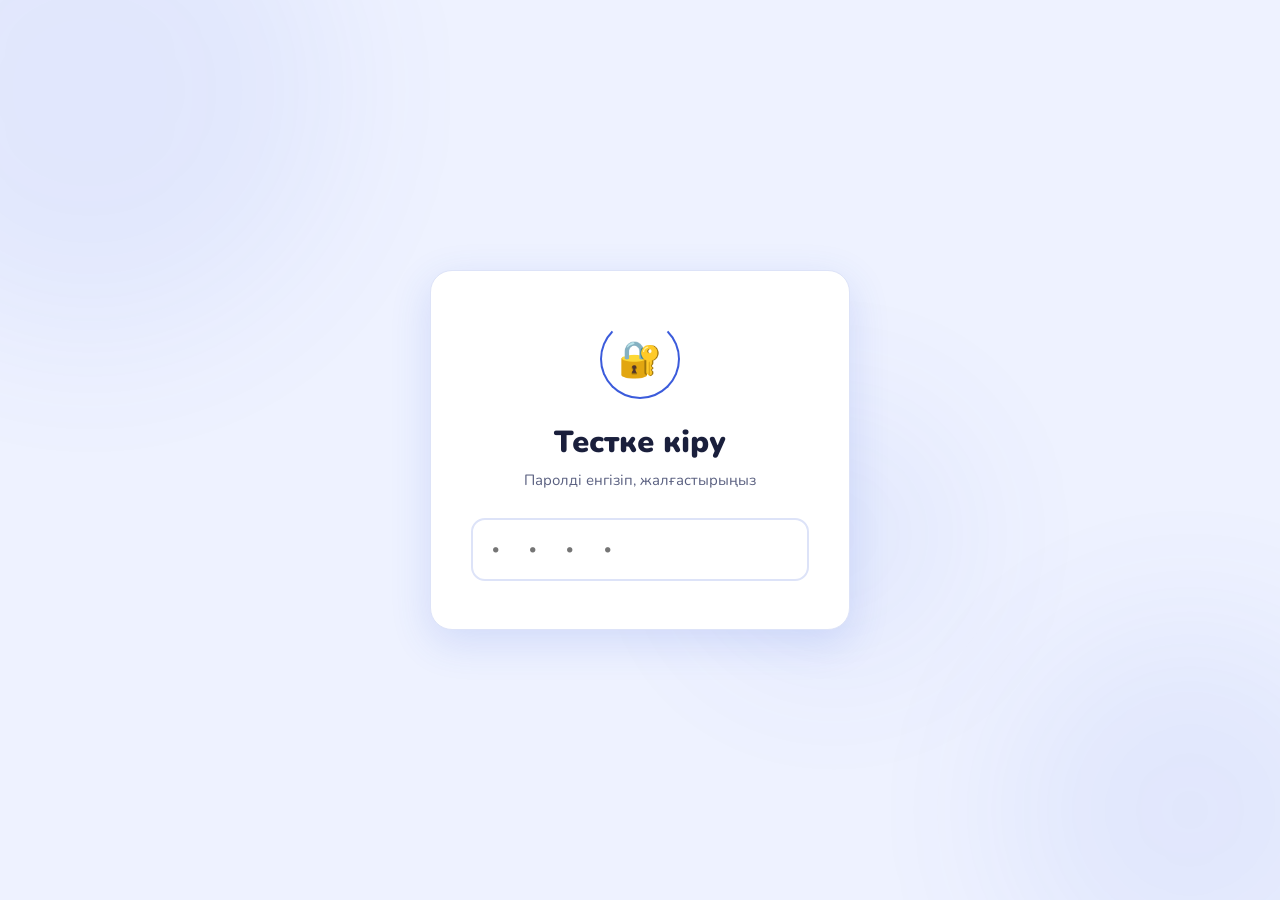
==== Index.html @ dded6646 "Create Index.html" ====
<!DOCTYPE html>
<html lang="kk">
<head>
<meta charset="UTF-8"/>
<meta name="viewport" content="width=device-width,initial-scale=1.0"/>
<title>Debugging Тесті | Ayan KZ</title>
<link rel="preconnect" href="https://fonts.googleapis.com"/>
<link rel="preconnect" href="https://fonts.gstatic.com" crossorigin/>
<link href="https://fonts.googleapis.com/css2?family=Nunito:wght@400;600;700;800;900&family=JetBrains+Mono:wght@400;700&display=swap" rel="stylesheet"/>
<style>
/* ── Variables ── */
:root{
  --bg:#eef2ff;--surface:#fff;--surface2:#f5f7ff;--border:#dde3f8;
  --text:#1a1f3c;--text2:#5a6080;
  --blue:#3b5bdb;--blue-h:#2f4ac8;--blue-lt:#dde3f8;--blue-gl:rgba(59,91,219,.18);
  --green:#2f9e44;--green-lt:#d3f9d8;--green-gl:rgba(47,158,68,.22);
  --red:#e03131;--red-lt:#ffe3e3;--red-gl:rgba(224,49,49,.22);
  --yellow-bg:#fff9db;--yellow-brd:#ffd43b;--yellow-txt:#5c4a00;
  --r:14px;--rl:22px;
  --sh:0 4px 20px rgba(59,91,219,.10);
  --sh-lg:0 12px 40px rgba(59,91,219,.16);
  --fz:16px;
}
body.dark{
  --bg:#0d1117;--surface:#161b27;--surface2:#1c2438;--border:#2a3250;
  --text:#e8ecf8;--text2:#8b96c0;--blue-lt:#1a2a5e;
  --sh:0 4px 20px rgba(0,0,0,.45);--sh-lg:0 12px 40px rgba(0,0,0,.55);
}
body.warm{
  --bg:#fdf6ed;--surface:#fffaf3;--surface2:#fef3e2;--border:#e8d5b7;
  --text:#3d2b1f;--text2:#7a5c47;
  --blue:#c05621;--blue-h:#a84a1a;--blue-lt:#feebc8;--blue-gl:rgba(192,86,33,.16);
}
body.large{--fz:20px;}

*,*::before,*::after{box-sizing:border-box;margin:0;padding:0}
html{scroll-behavior:smooth}
body{
  font-family:'Nunito',sans-serif;font-size:var(--fz);
  background:var(--bg);color:var(--text);min-height:100vh;
  transition:background .25s,color .25s;overflow-x:hidden;
}

/* Pages */
.page{display:none;min-height:100vh;flex-direction:column;animation:pgIn .35s ease both}
.page.active{display:flex}
@keyframes pgIn{from{opacity:0;transform:translateY(14px)}to{opacity:1;transform:translateY(0)}}
.hidden{display:none!important}

/* ── LOGIN ── */
#page-login{align-items:center;justify-content:center;position:relative;overflow:hidden}
.blob{position:absolute;border-radius:50%;filter:blur(80px);opacity:.4;animation:blobF 9s ease-in-out infinite}
.b1{width:500px;height:500px;background:var(--blue-gl);top:-160px;left:-160px;animation-delay:0s}
.b2{width:380px;height:380px;background:var(--blue-gl);bottom:-100px;right:-100px;animation-delay:3s}
.b3{width:260px;height:260px;background:var(--blue-gl);top:45%;left:55%;animation-delay:6s}
@keyframes blobF{0%,100%{transform:scale(1) translate(0,0)}50%{transform:scale(1.12) translate(10px,-10px)}}

.login-box{
  position:relative;z-index:2;background:var(--surface);
  border:1.5px solid var(--border);border-radius:var(--rl);
  padding:3rem 2.5rem;width:min(420px,92vw);text-align:center;
  box-shadow:var(--sh-lg);animation:cardIn .5s cubic-bezier(.22,.61,.36,1) both;
}
@keyframes cardIn{from{opacity:0;transform:translateY(36px) scale(.96)}to{opacity:1;transform:none}}

.login-icon{width:80px;height:80px;margin:0 auto 1.4rem;position:relative;display:flex;align-items:center;justify-content:center}
.ring{position:absolute;inset:0;border-radius:50%;border:2.5px solid var(--blue);border-top-color:transparent;animation:spin 2.5s linear infinite}
@keyframes spin{to{transform:rotate(360deg)}}
.lock{font-size:2.2rem}
.login-h{font-size:1.9rem;font-weight:900;margin-bottom:.4rem}
.login-sub{color:var(--text2);font-size:.93rem;margin-bottom:1.8rem}

.pw-wrap{
  display:flex;border:2px solid var(--border);border-radius:var(--r);overflow:hidden;
  transition:border-color .2s,box-shadow .2s;
}
.pw-wrap:focus-within{border-color:var(--blue);box-shadow:0 0 0 4px var(--blue-gl)}
.pw-wrap.shake{animation:shake .38s ease}
@keyframes shake{0%,100%{transform:translateX(0)}20%,60%{transform:translateX(-7px)}40%,80%{transform:translateX(7px)}}
.pw-wrap input{
  flex:1;border:none;outline:none;padding:.9rem 1rem;
  font-size:1.4rem;letter-spacing:.35rem;font-family:'JetBrains Mono',monospace;
  background:transparent;color:var(--text);
}
.pw-wrap button{
  border:none;cursor:pointer;padding:.9rem 1.4rem;background:var(--blue);color:#fff;
  font-size:1rem;font-weight:800;font-family:'Nunito',sans-serif;white-space:nowrap;
  transition:background .2s;
}
.pw-wrap button:hover{background:var(--blue-h)}
.pw-wrap button:active{transform:scale(.97)}
.pw-err{margin-top:.9rem;background:var(--red-lt);color:var(--red);border-radius:10px;padding:.5rem 1rem;font-size:.9rem;font-weight:800}

/* ── TOPBAR ── */
.topbar,.test-hdr{
  background:var(--surface);border-bottom:1px solid var(--border);
  padding:.9rem 1.5rem;position:sticky;top:0;z-index:100;
  box-shadow:0 2px 12px rgba(0,0,0,.06);
}
.topbar{display:flex;align-items:center;justify-content:space-between}
.logo{font-size:1.1rem;font-weight:900;color:var(--blue)}
.logo.sm{font-size:1rem}
.tools{display:flex;gap:.4rem}
.tb{
  background:var(--surface2);border:1.5px solid var(--border);border-radius:10px;
  padding:.38rem .7rem;font-size:.85rem;cursor:pointer;color:var(--text);
  font-family:'Nunito',sans-serif;transition:background .2s,border-color .2s;
}
.tb:hover{background:var(--blue-lt);border-color:var(--blue)}
.tb.on{background:var(--blue);color:#fff;border-color:var(--blue)}

/* ── HOME ── */
.hero{max-width:680px;margin:0 auto;padding:4rem 1.5rem 2.5rem;text-align:center;flex:1}
.badge{
  display:inline-block;background:var(--blue-lt);color:var(--blue);
  border-radius:30px;padding:.28rem 1rem;font-size:.78rem;font-weight:800;
  letter-spacing:.06em;text-transform:uppercase;margin-bottom:1.2rem;
}
.hero-title{font-size:clamp(2rem,5vw,3.2rem);font-weight:900;line-height:1.2;margin-bottom:1rem}
.hero-title em{font-style:normal;color:var(--blue)}
.hero-desc{color:var(--text2);line-height:1.7;margin-bottom:1.6rem}
.pills{display:flex;flex-wrap:wrap;gap:.6rem;justify-content:center;margin-bottom:2rem}
.pill{background:var(--surface);border:1.5px solid var(--border);border-radius:30px;padding:.35rem 1rem;font-size:.86rem;font-weight:700;color:var(--text2)}
.feats{display:grid;grid-template-columns:repeat(auto-fit,minmax(180px,1fr));gap:1rem;max-width:780px;margin:0 auto;padding:0 1.5rem 3rem}
.feat{background:var(--surface);border:1.5px solid var(--border);border-radius:var(--r);padding:1.4rem 1.1rem;transition:transform .2s,box-shadow .2s}
.feat:hover{transform:translateY(-4px);box-shadow:var(--sh)}
.feat-ico{font-size:1.7rem;display:block;margin-bottom:.6rem}
.feat strong{font-size:.92rem;font-weight:800;display:block;margin-bottom:.3rem}
.feat p{font-size:.8rem;color:var(--text2);line-height:1.5}

/* ── BUTTONS ── */
.btn-main{
  display:inline-block;background:var(--blue);color:#fff;border:none;border-radius:var(--r);
  padding:1rem 2.8rem;font-size:1.1rem;font-weight:800;font-family:'Nunito',sans-serif;
  cursor:pointer;letter-spacing:.02em;box-shadow:0 6px 20px var(--blue-gl);
  transition:background .2s,transform .15s,box-shadow .2s;
}
.btn-main:hover{background:var(--blue-h);transform:translateY(-2px);box-shadow:0 10px 28px var(--blue-gl)}
.btn-main:active{transform:scale(.97)}
.btn-sec{
  display:block;width:100%;margin-top:.8rem;background:var(--surface2);
  border:1.5px solid var(--border);border-radius:var(--r);padding:.85rem;
  font-size:1rem;font-weight:700;font-family:'Nunito',sans-serif;cursor:pointer;color:var(--text);
  transition:background .2s;
}
.btn-sec:hover{background:var(--blue-lt)}

/* ── TEST HEADER ── */
.test-hdr{padding:.8rem 1.5rem}
.th1{display:flex;align-items:center;justify-content:space-between;margin-bottom:.7rem}
.th2{display:flex;align-items:center;justify-content:space-between;margin-bottom:.6rem}
.q-num{font-weight:800;font-size:.97rem}
.timer{
  font-family:'JetBrains Mono',monospace;font-size:.97rem;font-weight:700;
  color:var(--blue);background:var(--blue-lt);padding:.28rem .8rem;border-radius:20px;
  transition:color .2s,background .2s;
}
.timer.danger{color:var(--red);background:var(--red-lt);animation:blink 1s ease infinite}
@keyframes blink{50%{opacity:.55}}
.score-live{font-weight:800;font-size:.88rem;color:var(--green);background:var(--green-lt);padding:.28rem .8rem;border-radius:20px}
.prog-track{height:7px;background:var(--border);border-radius:99px;overflow:hidden}
.prog-bar{height:100%;background:linear-gradient(90deg,var(--blue),#748ffc);border-radius:99px;transition:width .55s cubic-bezier(.22,.61,.36,1)}

/* ── QUESTION ── */
.q-main{flex:1;max-width:720px;width:100%;margin:0 auto;padding:2rem 1.5rem}
.q-card{
  background:var(--surface);border:1.5px solid var(--border);
  border-radius:var(--rl);padding:2rem;box-shadow:var(--sh);
  animation:pgIn .32s ease both;
}
.q-lbl{font-size:.75rem;font-weight:900;letter-spacing:.09em;text-transform:uppercase;color:var(--blue);margin-bottom:.7rem}
.q-text{font-size:clamp(.97rem,2.5vw,1.2rem);font-weight:700;line-height:1.55;margin-bottom:1.5rem}
.q-opts{display:flex;flex-direction:column;gap:.7rem}
.opt{
  display:flex;align-items:center;gap:.85rem;
  background:var(--surface2);border:2px solid var(--border);border-radius:var(--r);
  padding:.85rem 1.15rem;cursor:pointer;text-align:left;width:100%;
  font-size:.96rem;font-weight:600;font-family:'Nunito',sans-serif;color:var(--text);
  transition:border-color .2s,background .2s,transform .15s,box-shadow .2s;
  user-select:none;
}
.opt:hover:not(.locked){
  border-color:var(--blue);background:var(--blue-lt);
  transform:translateX(5px);box-shadow:0 2px 12px var(--blue-gl);
}
.opt-L{
  min-width:32px;width:32px;height:32px;border-radius:8px;
  background:var(--border);color:var(--text2);
  display:flex;align-items:center;justify-content:center;
  font-size:.78rem;font-weight:900;font-family:'JetBrains Mono',monospace;
  flex-shrink:0;transition:background .2s,color .2s;
}
.opt.correct{border-color:var(--green)!important;background:var(--green-lt)!important;animation:gG .45s ease}
.opt.correct .opt-L{background:var(--green);color:#fff}
.opt.wrong{border-color:var(--red)!important;background:var(--red-lt)!important;animation:gR .45s ease}
.opt.wrong .opt-L{background:var(--red);color:#fff}
.opt.locked{cursor:default;pointer-events:none}
@keyframes gG{0%{box-shadow:0 0 0 0 var(--green-gl)}50%{box-shadow:0 0 0 12px var(--green-gl)}100%{box-shadow:0 0 0 0 var(--green-gl)}}
@keyframes gR{0%{box-shadow:0 0 0 0 var(--red-gl)}50%{box-shadow:0 0 0 12px var(--red-gl)}100%{box-shadow:0 0 0 0 var(--red-gl)}}

/* Eye rest */
.eye-banner{
  position:fixed;bottom:1.4rem;left:50%;transform:translateX(-50%);
  background:var(--yellow-bg);border:1.5px solid var(--yellow-brd);color:var(--yellow-txt);
  border-radius:var(--r);padding:.75rem 1.4rem;font-weight:800;font-size:.88rem;
  display:flex;align-items:center;gap:1rem;box-shadow:0 8px 24px rgba(0,0,0,.15);
  z-index:999;max-width:calc(100vw - 2rem);animation:pgIn .3s ease;
}
.eye-banner button{background:none;border:none;cursor:pointer;font-size:1rem;color:var(--yellow-txt);flex-shrink:0}

/* ── RESULT ── */
.res-center{flex:1;display:flex;align-items:center;justify-content:center;padding:2rem 1.5rem}
.res-card{
  background:var(--surface);border:1.5px solid var(--border);border-radius:var(--rl);
  padding:3rem 2.5rem;width:min(480px,100%);text-align:center;box-shadow:var(--sh-lg);
  animation:cardIn .5s cubic-bezier(.22,.61,.36,1) both;
}
.res-emoji{font-size:4rem;margin-bottom:.4rem;animation:pop .5s ease .3s both}
@keyframes pop{0%{transform:scale(0)}70%{transform:scale(1.2)}100%{transform:scale(1)}}
.res-title{font-size:1.5rem;font-weight:900;margin-bottom:.5rem}
.res-big{font-size:3.2rem;font-weight:900;font-family:'JetBrains Mono',monospace;color:var(--blue);margin-bottom:.3rem}
.res-pct{font-size:1.3rem;font-weight:800;color:var(--text2);margin-bottom:2rem}
.res-stats{display:flex;gap:.9rem;justify-content:center;margin-bottom:1.4rem}
.rs{flex:1;border-radius:var(--r);padding:1rem .5rem;border:2px solid transparent}
.rs-g{background:var(--green-lt);border-color:#74c476}
.rs-r{background:var(--red-lt);border-color:#fc8181}
.rs-b{background:var(--blue-lt);border-color:#7c9cee}
.rs-n{display:block;font-size:2rem;font-weight:900;font-family:'JetBrains Mono',monospace}
.rs-g .rs-n{color:var(--green)}.rs-r .rs-n{color:var(--red)}.rs-b .rs-n{color:var(--blue)}
.rs-l{font-size:.76rem;font-weight:700;color:var(--text2)}
.res-prog-track{height:10px;background:var(--border);border-radius:99px;overflow:hidden;margin-bottom:1.6rem}
.res-prog-fill{height:100%;width:0;background:linear-gradient(90deg,var(--green),#51cf66);border-radius:99px;transition:width 1.3s cubic-bezier(.22,.61,.36,1)}

/* Toast */
.toast{
  position:fixed;top:1.1rem;left:50%;transform:translateX(-50%);
  background:#1a1f3c;color:#fff;border-radius:12px;padding:.65rem 1.5rem;
  font-size:.88rem;font-weight:700;z-index:9999;box-shadow:0 8px 28px rgba(0,0,0,.28);
  white-space:nowrap;animation:pgIn .28s ease both;
}
/* Footer */
.footer{text-align:center;padding:1.4rem;font-size:.8rem;color:var(--text2);border-top:1px solid var(--border)}

/* Responsive */
@media(max-width:520px){
  .login-box{padding:2rem 1.5rem}
  .hero{padding:2.5rem 1rem 2rem}
  .feats{grid-template-columns:1fr 1fr;padding:0 1rem 2.5rem}
  .q-card{padding:1.4rem 1.1rem}
  .res-card{padding:2rem 1.2rem}
  .res-big{font-size:2.4rem}
  .topbar,.test-hdr{padding:.7rem 1rem}
  .q-main{padding:1.4rem 1rem}
}
</style>
</head>
<body>

<!-- ░ БЕТ 1 — ПАРОЛЬ ░ -->
<div id="page-login" class="page active">
  <div class="blob b1"></div><div class="blob b2"></div><div class="blob b3"></div>
  <div class="login-box">
    <div class="login-icon"><div class="ring"></div><span class="lock">🔐</span></div>
    <h1 class="login-h">Тестке кіру</h1>
    <p class="login-sub">Паролді енгізіп, жалғастырыңыз</p>
    <div class="pw-wrap" id="pw-wrap">
      <input id="pw-in" type="password" placeholder="• • • •" maxlength="10" autocomplete="off"
        oninput="document.getElementById('pw-err').classList.add('hidden')"
        onkeydown="if(event.key==='Enter')checkPw()"/>
      <button onclick="checkPw()">Кіру&nbsp;→</button>
    </div>
    <p id="pw-err" class="pw-err hidden">⚠️ Пароль қате, қайта енгізіңіз</p>
  </div>
</div>

<!-- ░ БЕТ 2 — БАСТЫ БЕТ ░ -->
<div id="page-home" class="page">
  <header class="topbar">
    <span class="logo">🧠 AyanTest</span>
    <div class="tools">
      <button class="tb" id="btn-dark" onclick="toggleDark()" title="Қараңғы режим">🌙</button>
      <button class="tb" id="btn-warm" onclick="toggleWarm()" title="Жылы режим">☀️</button>
      <button class="tb" id="btn-font" onclick="toggleFont()" title="Үлкен шрифт">Аа</button>
    </div>
  </header>
  <section class="hero">
    <div class="badge">📘 Бағдарламалық қамтамасыз ету</div>
    <h1 class="hero-title">Кодтағы ақауларды<br><em>жою тесті</em></h1>
    <p class="hero-desc">Синтаксис, логика, runtime қателер,<br>debugging тәсілдері — барлығы бір тесте.</p>
    <div class="pills">
      <span class="pill">📋 100 сұрақ</span>
      <span class="pill">⏱️ 30 минут</span>
      <span class="pill">🎲 Кездейсоқ тәртіп</span>
      <span class="pill">✅ Дереу нәтиже</span>
    </div>
    <button class="btn-main" onclick="startTest()">▶ Тестті бастау</button>
  </section>
  <section class="feats">
    <div class="feat"><span class="feat-ico">🎯</span><strong>Дереу тексеру</strong><p>Жауап таңдаған бойда нәтиже шығады</p></div>
    <div class="feat"><span class="feat-ico">🔀</span><strong>Кездейсоқ реттеу</strong><p>Әр тапсыру уникалды болады</p></div>
    <div class="feat"><span class="feat-ico">👁️</span><strong>Көз қорғау</strong><p>Dark / жылы / үлкен шрифт режимдері</p></div>
    <div class="feat"><span class="feat-ico">🛡️</span><strong>Қорғаныс</strong><p>Көшіру мен paste мүмкіндіксіз</p></div>
  </section>
  <footer class="footer">Жасаған — <strong>Ayan KZ</strong></footer>
</div>

<!-- ░ БЕТ 3 — ТЕСТ ░ -->
<div id="page-test" class="page">
  <header class="test-hdr">
    <div class="th1">
      <span class="logo sm">🧠 AyanTest</span>
      <div class="tools">
        <button class="tb" onclick="toggleDark()">🌙</button>
        <button class="tb" onclick="toggleWarm()">☀️</button>
        <button class="tb" onclick="toggleFont()">Аа</button>
      </div>
    </div>
    <div class="th2">
      <span id="q-num" class="q-num">1 / 100</span>
      <div id="timer" class="timer">⏱ 30:00</div>
      <span id="score-live" class="score-live">✅ 0</span>
    </div>
    <div class="prog-track"><div id="prog-bar" class="prog-bar" style="width:0%"></div></div>
  </header>
  <main class="q-main">
    <div id="q-card" class="q-card">
      <p id="q-lbl" class="q-lbl">Сұрақ 1</p>
      <h2 id="q-text" class="q-text">…</h2>
      <div id="q-opts" class="q-opts"></div>
    </div>
  </main>
  <div id="eye-banner" class="eye-banner hidden">
    👀 Көзіңізді демалдыру үшін 1–2 минут үзіліс жасаңыз
    <button onclick="document.getElementById('eye-banner').classList.add('hidden')">✕</button>
  </div>
  <footer class="footer">Жасаған — <strong>Ayan KZ</strong></footer>
</div>

<!-- ░ БЕТ 4 — НӘТИЖЕ ░ -->
<div id="page-result" class="page">
  <div class="res-center">
    <div class="res-card">
      <div id="res-emoji" class="res-emoji">🏆</div>
      <h1 id="res-title" class="res-title">Нәтиже</h1>
      <div id="res-big" class="res-big">— / —</div>
      <div id="res-pct" class="res-pct">—%</div>
      <div class="res-stats">
        <div class="rs rs-g"><span id="rs-c" class="rs-n">0</span><span class="rs-l">Дұрыс</span></div>
        <div class="rs rs-r"><span id="rs-w" class="rs-n">0</span><span class="rs-l">Қате</span></div>
        <div class="rs rs-b"><span id="rs-t" class="rs-n">0</span><span class="rs-l">Барлығы</span></div>
      </div>
      <div class="res-prog-track"><div id="res-prog" class="res-prog-fill"></div></div>
      <button class="btn-main" style="width:100%" onclick="retakeTest()">🔄 Қайта тапсыру</button>
      <button class="btn-sec" onclick="goHome()">🏠 Басты бет</button>
    </div>
  </div>
  <footer class="footer">Жасаған — <strong>Ayan KZ</strong></footer>
</div>

<!-- Toast -->
<div id="toast" class="toast hidden"></div>

<script>
// ════════════════════════════════════════════
// QUESTIONS — тікелей ішінде (fetch жоқ)
// ════════════════════════════════════════════
const QUESTIONS = [{"question":"Кодтағы қателерді анықтау процесі қалай аталады?","options":["Компиляция","Дебаггинг","Тестілеу","Орындау","Инсталляция"],"correct":1},{"question":"Синтаксистік қате дегеніміз не?","options":["Логикалық қате","Бағдарлама баяу жұмыс істеуі","Жазылу ережесінің бұзылуы","Дерекқор қатесі","Дизайн қатесі"],"correct":2},{"question":"Логикалық қате кезінде:","options":["Бағдарлама мүлде ашылмайды","Қате нәтиже береді","Компьютер өшеді","Файл жойылады","Желі үзіледі"],"correct":1},{"question":"Runtime error қашан пайда болады?","options":["Код жазу кезінде","Компиляция кезінде","Орындау кезінде","Жобалау кезінде","Орнату кезінде"],"correct":2},{"question":"Debugger не үшін керек?","options":["Код жазу","Қате іздеу","Сурет салу","Файл сақтау","Интернетке шығу"],"correct":2},{"question":"print() функциясы не үшін қолданылады?","options":["Қате жою","Мәлімет шығару","Файл ашу","Желіге қосылу","Код жою"],"correct":1},{"question":"try-except блогы не үшін керек?","options":["Цикл құру","Шарт жазу","Қателерді өңдеу","Айнымалы құру","Файл жою"],"correct":2},{"question":"IDE дегеніміз:","options":["Операциялық жүйе","Бағдарламалау ортасы","Вирус","Драйвер","Сервер"],"correct":1},{"question":"Infinite loop дегеніміз:","options":["Бір рет орындалатын цикл","Шексіз цикл","Қате код","Айнымалы","Функция"],"correct":1},{"question":"Null мәні дегеніміз:","options":["0 саны","Бос мән","1 саны","Теріс сан","Символ"],"correct":1},{"question":"Логикалық қатені табудың ең тиімді жолы:","options":["Компьютерді өшіру","Кодты қайта көшіру","Қадамдап орындау (step-by-step)","Интернетті тексеру","Принтер қосу"],"correct":2},{"question":"Синтаксистік қате табылғанда:","options":["Бағдарлама дұрыс жұмыс істейді","Компиляция тоқтайды","Нәтиже баяу шығады","Файл ашылады","Желі үзіледі"],"correct":1},{"question":"Айнымалы анықталмаса қандай қате шығады?","options":["Type error","Name error","Index error","-Logic error","Value error"],"correct":1},{"question":"Массив шегінен тыс элементке жүгінсек:","options":["Name error","Type error","Index error","Syntax error","Key error"],"correct":2},{"question":"Type error қашан болады?","options":["Қате атау жазылса","Түрлер сәйкес келмесе","Индекс дұрыс болмаса","Цикл тоқтаса","Файл жабылса"],"correct":1},{"question":"Қатені қайталамау үшін не істеу керек?","options":["Кодты тестілеу","Өшіру","Компьютер ауыстыру","Интернет қосу","Бағдарламаны жасыру"],"correct":0},{"question":"assert командасы не үшін қолданылады?","options":["Файл ашу","Мәлімет басу","Шартты тексеру","Цикл жасау","Айнымалы жою"],"correct":2},{"question":"Лог-файл не үшін керек?","options":["Музыка сақтау","Қате жазбаларын сақтау","Видео көру","Сурет салу","Интернетке қосылу"],"correct":1},{"question":"Refactoring дегеніміз:","options":["Кодты жою","Код құрылымын жақсарту","Қате қосу","Файл форматтау","Компьютер тазалау"],"correct":1},{"question":"Unit тестілеу не тексереді?","options":["Бүкіл жүйені","Бір модульді","Серверді","Интернетті","Дизайнды"],"correct":1},{"question":"ValueError қашан пайда болады?","options":["Айнымалы жоқ болса","Мәлімет түрі сәйкес келмесе","Дұрыс емес мән енгізілсе","Файл табылмаса"],"correct":2},{"question":"FileNotFoundError қашан шығады?","options":["Айнымалы жоқ болса","Файл табылмаса","Түр сәйкес келмесе","Шарт қате болса","Цикл тоқтаса"],"correct":1},{"question":"except блогы қай кезде орындалады?","options":["Қате болмаса","Қате пайда болса","Әрқашан","Цикл ішінде ғана","Функция алдында"],"correct":1},{"question":"finally блогы:","options":["Ешқашан орындалмайды","Қате болса ғана орындалады","Әрқашан орындалады","Цикл жасайды","Айнымалы құрады"],"correct":2},{"question":"Логикалық қателерді табу үшін:","options":["Кодты талдау керек","Компьютер ауыстыру керек","Файлды жою керек","Интернетті өшіру керек","Принтер қосу керек"],"correct":1},{"question":"Breakpoint дегеніміз:","options":["Қате түрі","Бағдарламаны тоқтату нүктесі","Айнымалы","Цикл","Файл"],"correct":1},{"question":"Stack trace нені көрсетеді?","options":["Дизайнды","Қате шыққан жолды","Интернет жылдамдығын","Файл өлшемін","Процессор түрін"],"correct":1},{"question":"Тестілеудің мақсаты:","options":["Қате табу","Кодты жасыру","Компьютерді өшіру","Желі қосу","Файлды көшіру"],"correct":0},{"question":"Қай қате бағдарлама тоқтауына әкелуі мүмкін?","options":["Логикалық","Runtime error","Комментарий қатесі","Дизайн қатесі","Стиль қатесі"],"correct":1},{"question":"Debugging процесінің соңғы мақсаты:","options":["Кодты жою","Қатені түзету","Файлды жабу","Компьютерді өшіру","Интернетке қосылу"],"correct":1},{"question":"SyntaxError қай кезде шығады?","options":["Орындау кезінде","Компиляция кезінде","Интернет жоқ кезде","Файл жабылғанда","Цикл тоқтағанда"],"correct":0},{"question":"ZeroDivisionError қашан пайда болады?","options":["0-ге бөлгенде","Айнымалы жоқ болса","Түр сәйкес келмесе","Индекс артық болса","Файл ашылмаса"],"correct":0},{"question":"Кодтағы комментарий не үшін керек?","options":["Қате шығару","Түсіндіру жазу","Файл жою","Айнымалы құру","Цикл жасау"],"correct":1},{"question":"Қате табылғаннан кейін бірінші қадам:","options":["Кодты өшіру","-Себебін анықтау","Компьютерді өшіру","Жаңа файл ашу","Интернет қосу"],"correct":0},{"question":"while циклі тоқтамаса, бұл:","options":["Syntax error","Логикалық қате","Type error","Name error","Value error"],"correct":0},{"question":"Функция дұрыс нәтиже бермесе:","options":["Логикалық қате бар","Компьютер бұзылған","Интернет жоқ","Файл ашылмаған","Драйвер жоқ"],"correct":0},{"question":"IDE-де қызыл сызық нені білдіреді?","options":["Дұрыс код","Синтаксистік қате","Интернет бар","Файл сақталған","Принтер қосылған"],"correct":1},{"question":"Exception дегеніміз:","options":["Айнымалы","Қате жағдай","Цикл","Функция","Сервер"],"correct":1},{"question":"Кодты кішкене бөліктермен тексеру:","options":["Инсталляция","-Модульдік тексеру","Форматтау","Архивтеу","Дизайн"],"correct":0},{"question":"Қай әдіс қателерді азайтады?","options":["Тестілеу","Көшіру","Өшіру","Форматтамау","Компьютер ауыстыру"],"correct":0},{"question":"KeyError қашан пайда болады?","options":["Айнымалы жоқ болса","Сөздікте (dict) жоқ кілт қолданылса","0-ге бөлгенде","Түр сәйкес келмесе","Файл ашылмаса"],"correct":1},{"question":"ImportError дегеніміз:","options":["Айнымалы қатесі","Модуль жүктелмесе","Индекс қатесі","Логикалық қате","Шарт қатесі"],"correct":1},{"question":"Кодты қайта қарау (code review) мақсаты:","options":["Қате табу","Файл жою","Интернет қосу","Компьютер өшіру","Дизайн өзгерту"],"correct":0},{"question":"Traceback нені көрсетеді?","options":["Файл көлемін","Қате шыққан жолдар тізбегін","Интернет жылдамдығын","Компьютер жадын","Экран өлшемін"],"correct":1},{"question":"Бағдарламаны тест мәліметтермен тексеру:","options":["Архивтеу","Тестілеу","Орнату","Форматтау","Көшіру"],"correct":1},{"question":"Қай жағдайда try блогы орындалады?","options":["Қате болса ғана","Әрқашан бірінші орындалады","Ешқашан","Цикл ішінде ғана","Файл жабылғанда"],"correct":1},{"question":"except бірнешеу болуы мүмкін бе?","options":["Жоқ","Иә","Тек біреу","Тек циклде","Тек функцияда"],"correct":1},{"question":"Debugging құралдарының бірі:","options":["Paint","Debugger","Word","Excel","Browser"],"correct":1},{"question":"Кодтағы артық жолдарды жою:","options":["Refactoring","Компиляция","Инсталляция","Архивтеу","Көшіру"],"correct":0},{"question":"Қате табылған соң не істеу керек?","options":["Елемеу","Түзету","Жою","Компьютер өшіру","Файл жабу"],"correct":1},{"question":"AttributeError қашан шығады?","options":["0-ге бөлгенде","Объектіде жоқ қасиет шақырылса","Индекс артық болса","Файл табылмаса","Айнымалы жоқ болса"],"correct":1},{"question":"Memory error себебі:","options":["Жад жетіспеуі","Интернет жоқ","Синтаксис қате","Индекс үлкен","Файл жабық"],"correct":0},{"question":"Қай әдіс қатені тез табуға көмектеседі?","options":["Кодты форматтау","Қадамдап орындау","Файл көшіру","Өшіру","Архивтеу"],"correct":1},{"question":"Тест кейс дегеніміз:","options":["Қате түрі","Тексеру сценарийі","Айнымалы","Файл","Сервер"],"correct":1},{"question":"Boundary value testing не тексереді?","options":["Орта мәндерді","Шектік мәндерді","Тек мәтінді","Дизайнды","Интернетті"],"correct":1},{"question":"Infinite recursion себебі:","options":["Шарт жоқ","Файл жоқ","Интернет жоқ","Индекс артық","Түр сәйкес емес"],"correct":0},{"question":"raise командасы:","options":["Қате тастау","Цикл құру","Айнымалы жою","Файл ашу","Мәлімет шығару"],"correct":0},{"question":"Қате туралы хабарлама не үшін маңызды?","options":["Уақыт өткізу","Себебін түсіну","Дизайн көру","Файл өлшеу","Интернет тексеру"],"correct":1},{"question":"Regression testing мақсаты:","options":["Жаңа қате қосу","Бұрынғы қателер қайталанбауын тексеру","Файл жою","Компьютер жаңарту","Дизайн өзгерту"],"correct":1},{"question":"Кодты жиі сақтау не үшін керек?","options":["Қате көбейту","Мәлімет жоғалтпау","Интернет қосу","Форматтау","Архивтеу"],"correct":1},{"question":"Логикалық қате табудың бір жолы:","options":["Нәтижені күтілген мәнмен салыстыру","Компьютер өшіру","Файл жою","Интернет қосу","Архивтеу"],"correct":0},{"question":"Exception handling мақсаты:","options":["Бағдарламаны тоқтату","Қатені басқару","Файл ашу","Айнымалы жою","Дизайн жасау"],"correct":0},{"question":"Кодтың оқылуын жақсарту:","options":["Түсінікті атаулар қолдану","Барлығын бір жолға жазу","Комментарийсіз жазу","Форматтамау","Қысқарту"],"correct":0},{"question":"Unit test қашан жазылады?","options":["Кодтан кейін","Кодпен бірге"],"correct":1},{"question":"Bug дегеніміз:","options":["Дұрыс код","Қате","Сервер","Айнымалы","Файл"],"correct":1},{"question":"Debugging мақсаты:","options":["Қате қосу","Қате табу және түзету","Файл жою","Интернет өшіру","Компьютер ауыстыру"],"correct":0},{"question":"try блогында не жазылады?","options":["Қауіпті код","Комментарий","Айнымалы аты","Файл аты","Дизайн"],"correct":4},{"question":"finally көбіне не үшін қолданылады?","options":["Файл жабу","Қате шығару","Цикл құру","Айнымалы жою","Дизайн жасау"],"correct":0},{"question":"Кодты тексерудің автоматты түрі:","options":["Manual testing","Automated testing","Архивтеу","Форматтау","Көшіру"],"correct":0},{"question":"Stack overflow себебі:","options":["Терең рекурсия","Интернет жоқ","Файл жоқ","Индекс үлкен","Түр сәйкес емес"],"correct":0},{"question":"Input тексеру не үшін қажет?","options":["Қате болдырмау","Интернет қосу","Файл жою","Дизайн өзгерту","Архивтеу"],"correct":0},{"question":"Қате шыққан жолды табу үшін:","options":["Traceback қарау","Компьютер өшіру","Файл жабу","Интернет тексеру","Архивтеу"],"correct":1},{"question":"Version control не үшін керек?","options":["Код нұсқаларын сақтау","Файл жою","Интернет қосу","Дизайн өзгерту","Компьютер өшіру"],"correct":0},{"question":"Git дегеніміз:","options":["Операциялық жүйе","Нұсқа бақылау жүйесі","Сервер","Айнымалы","Кате түрі"],"correct":1},{"question":"Merge conflict қашан болады?","options":["Бір файлды екі адам өзгерткенде","Интернет жоқ кезде","Файл жойылғанда","Компьютер өшкенде","Индекс үлкенде"],"correct":0},{"question":"Test coverage нені көрсетеді?","options":["Код көлемін","Тестпен қамтылған пайызды","Интернет жылдамдығын","Файл өлшемін","Дизайн сапасын"],"correct":1},{"question":"Кодты форматтау құралы:","options":["Linter","Printer","Scanner","Monitor","Router"],"correct":0},{"question":"Static analysis қашан жасалады?","options":["Орындаусыз","Орындау кезінде","Интернетпен","Серверде","Принтерде"],"correct":0},{"question":"Dynamic testing қашан жасалады?","options":["Орындау кезінде","Код жазғанда","Форматтағанда","Архивтегенде","Дизайнда"],"correct":0},{"question":"Code smell дегеніміз:","options":["Жақсы код","Жаман құрылым белгісі","Қате хабарлама","Айнымалы","Файл"],"correct":0},{"question":"Refactoring кезінде:","options":["Функционал өзгермейді","Жаңа қате қосылады","Код жойылады","Интернет қосылады","Компьютер өшеді"],"correct":0},{"question":"Қай тест жүйені толық тексереді?","options":["Unit test","Integration test","System test","Static test","Manual test"],"correct":2},{"question":"Integration test не тексереді?","options":["Бір функцияны","Модульдердің байланысын","Дизайнды","Интернетті","Файлды"],"correct":1},{"question":"Manual testing дегеніміз:","options":["Қолмен тексеру","Автоматты тексеру","Архивтеу","Форматтау","Орнату"],"correct":0},{"question":"Automated testing артықшылығы:","options":["Жылдамдық","Қате көбейту","Файл жою","Интернет өшіру","Дизайн бұзу"],"correct":0},{"question":"Қате қайталанса:","options":["Себебін терең талдау керек","Елемеу керек","Файл жою керек","Компьютер ауыстыру керек","Интернет қосу керек"],"correct":0},{"question":"Clean code мақсаты:","options":["Оқылуы жеңіл код","Ұзын код","Қате код","Форматсыз код","Архивтелген код"],"correct":0},{"question":"DRY принципі:","options":["Қайталауды азайту","Қате қосу","Файл жою","Интернет қосу","Дизайн өзгерту"],"correct":0},{"question":"SOLID принциптері:","options":["Дизайн қағидалары","Қате түрлері","Файл атауы","Интернет түрі","Айнымалы атауы"],"correct":0},{"question":"Код сапасын арттыру үшін:","options":["Тестілеу жүргізу","Комментарийсіз жазу","Барлығын қысқарту","Форматтамау","Тексермеу"],"correct":0},{"question":"Exception түрін нақты көрсету:","options":["Жақсы тәжірибе","Қате","Міндет емес","Интернетке байланысты","Файлға байланысты"],"correct":0},{"question":"Логикалық қате көбіне:","options":["Есептеуде болады","Интернетте болады","Файлда болады","Серверде болады","Принтерде болады"],"correct":0},{"question":"Кодты қайта пайдалану:","options":["Қайта қолдану","-Жою","Архивтеу","Форматтау","Өшіру"],"correct":3},{"question":"CI/CD мақсаты:","options":["Автоматты құрастыру және тексеру","Файл жою","Интернет өшіру","Дизайн өзгерту","Компьютер өшіру"],"correct":0},{"question":"Bug report құрамына кіреді:","options":["Қате сипаттамасы","Музыка","Видео","Сурет салу","Архив"],"correct":0},{"question":"Қате табылған орта:","options":["Production","Test","Dev","Барлығы мүмкін","Ешқайсысы"],"correct":3},{"question":"Code review кім жасайды?","options":["Басқа бағдарламашы","Клиент","Дизайнер","Қолданушы","Принтер"],"correct":3},{"question":"Тестілеу кезеңі:","options":["Жобалау алдында","Әзірлеу кезінде және кейін","Орнатудан кейін ғана","Архивтегенде","Форматтағанда"],"correct":1},{"question":"Қатені түзеткен соң:","options":["Қайта тестілеу керек","Елемеу керек","Файл жою керек","Интернет өшіру керек","Компьютер ауыстыру керек"],"correct":0},{"question":"Бағдарламалық код сапасының негізгі көрсеткіші:","options":["Қатесіз жұмыс","Ұзындығы","Түсі","Форматы","Архив көлемі"],"correct":0}];

// ════════════════════════════════════════════
// STATE
// ════════════════════════════════════════════
let shuffled=[], curIdx=0, score=0;
let timerID=null, timeLeft=1800;
let eyeTimer=null;
let isDark=false, isWarm=false, isLarge=false;
let toastT=null;

// ════════════════════════════════════════════
// INIT
// ════════════════════════════════════════════
window.addEventListener('DOMContentLoaded', lockContent);

// ════════════════════════════════════════════
// PAGE SWITCHER
// ════════════════════════════════════════════
function showPage(id){
  document.querySelectorAll('.page').forEach(p=>p.classList.remove('active'));
  document.getElementById(id).classList.add('active');
}

// ════════════════════════════════════════════
// LOGIN
// ════════════════════════════════════════════
function checkPw(){
  var v=document.getElementById('pw-in').value.trim();
  if(v==='7777'){
    document.getElementById('pw-err').classList.add('hidden');
    showPage('page-home');
  } else {
    document.getElementById('pw-err').classList.remove('hidden');
    var w=document.getElementById('pw-wrap');
    w.classList.add('shake');
    setTimeout(function(){w.classList.remove('shake')},400);
    document.getElementById('pw-in').value='';
    document.getElementById('pw-in').focus();
  }
}

// ════════════════════════════════════════════
// START TEST
// ════════════════════════════════════════════
function startTest(){
  shuffled=shuffle(QUESTIONS.slice());
  curIdx=0; score=0; timeLeft=1800;
  showPage('page-test');
  renderQ();
  startTimer();
  // Eye rest after 20 min
  clearTimeout(eyeTimer);
  eyeTimer=setTimeout(function(){
    if(document.getElementById('page-test').classList.contains('active')){
      document.getElementById('eye-banner').classList.remove('hidden');
    }
  }, 20*60*1000);
}

// ════════════════════════════════════════════
// RENDER QUESTION
// ════════════════════════════════════════════
function renderQ(){
  var q=shuffled[curIdx];
  var total=shuffled.length;
  var LTRS=['A','B','C','D','E','F','G'];

  document.getElementById('q-num').textContent=(curIdx+1)+' / '+total;
  document.getElementById('score-live').textContent='✅ '+score;
  document.getElementById('q-lbl').textContent='Сұрақ '+(curIdx+1);
  document.getElementById('q-text').textContent=q.question;
  document.getElementById('prog-bar').style.width=(curIdx/total*100)+'%';

  // Shuffle option order
  var order=shuffle(q.options.map(function(_,i){return i}));

  var cont=document.getElementById('q-opts');
  cont.innerHTML='';

  order.forEach(function(origIdx,pos){
    var btn=document.createElement('button');
    btn.className='opt';
    btn.dataset.orig=origIdx;
    btn.innerHTML='<span class="opt-L">'+LTRS[pos]+'</span><span>'+escHtml(q.options[origIdx])+'</span>';
    btn.addEventListener('click',function(){handleAnswer(btn,origIdx,q.correct)});
    cont.appendChild(btn);
  });

  // Re-trigger animation
  var card=document.getElementById('q-card');
  card.style.animation='none';
  void card.offsetWidth;
  card.style.animation='';
}

function escHtml(s){
  return s.replace(/&/g,'&amp;').replace(/</g,'&lt;').replace(/>/g,'&gt;');
}

// ════════════════════════════════════════════
// ANSWER
// ════════════════════════════════════════════
function handleAnswer(btn, selIdx, corrIdx){
  var all=document.querySelectorAll('.opt');
  all.forEach(function(b){b.classList.add('locked')});

  var ok=(selIdx===corrIdx);
  if(ok){
    btn.classList.add('correct');
    score++;
    document.getElementById('score-live').textContent='✅ '+score;
  } else {
    btn.classList.add('wrong');
    all.forEach(function(b){
      if(Number(b.dataset.orig)===corrIdx) b.classList.add('correct');
    });
  }

  setTimeout(function(){
    curIdx++;
    if(curIdx>=shuffled.length) finishTest(false);
    else renderQ();
  }, ok ? 1100 : 1700);
}

// ════════════════════════════════════════════
// TIMER
// ════════════════════════════════════════════
function startTimer(){
  clearInterval(timerID);
  updateTimer();
  timerID=setInterval(function(){
    timeLeft--;
    updateTimer();
    if(timeLeft<=0){clearInterval(timerID);finishTest(true);}
  },1000);
}
function updateTimer(){
  var mm=String(Math.floor(timeLeft/60)).padStart(2,'0');
  var ss=String(timeLeft%60).padStart(2,'0');
  var el=document.getElementById('timer');
  el.textContent='⏱ '+mm+':'+ss;
  el.classList.toggle('danger',timeLeft<=120);
}

// ════════════════════════════════════════════
// FINISH
// ════════════════════════════════════════════
function finishTest(timeout){
  clearInterval(timerID);
  clearTimeout(eyeTimer);
  var total=shuffled.length;
  var wrong=total-score;
  var pct=Math.round(score/total*100);

  document.getElementById('rs-c').textContent=score;
  document.getElementById('rs-w').textContent=wrong;
  document.getElementById('rs-t').textContent=total;
  document.getElementById('res-big').textContent=score+' / '+total;
  document.getElementById('res-pct').textContent=pct+'%';
  document.getElementById('res-title').textContent=timeout?'Уақыт бітті!':resTitle(pct);
  document.getElementById('res-emoji').textContent=resEmoji(pct,timeout);
  showPage('page-result');
  requestAnimationFrame(function(){
    requestAnimationFrame(function(){
      document.getElementById('res-prog').style.width=pct+'%';
    });
  });
}
function resTitle(p){
  if(p>=90)return'Тамаша нәтиже! 🎉';
  if(p>=70)return'Жақсы нәтиже!';
  if(p>=50)return'Орташа нәтиже';
  return'Қайта оқып, тапсырыңыз';
}
function resEmoji(p,t){
  if(t)return'⏰';
  if(p>=90)return'🏆';
  if(p>=70)return'🎯';
  if(p>=50)return'📚';
  return'💪';
}

function retakeTest(){startTest();}
function goHome(){
  clearInterval(timerID);clearTimeout(eyeTimer);
  showPage('page-home');
}

// ════════════════════════════════════════════
// EYE-CARE MODES
// ════════════════════════════════════════════
function toggleDark(){
  isDark=!isDark;
  if(isDark){isWarm=false;document.body.classList.remove('warm');setOn('btn-warm',false);}
  document.body.classList.toggle('dark',isDark);
  setOn('btn-dark',isDark);
}
function toggleWarm(){
  isWarm=!isWarm;
  if(isWarm){isDark=false;document.body.classList.remove('dark');setOn('btn-dark',false);}
  document.body.classList.toggle('warm',isWarm);
  setOn('btn-warm',isWarm);
}
function toggleFont(){
  isLarge=!isLarge;
  document.body.classList.toggle('large',isLarge);
  setOn('btn-font',isLarge);
}
function setOn(id,on){
  document.querySelectorAll('#'+id).forEach(function(b){b.classList.toggle('on',on)});
}

// ════════════════════════════════════════════
// SHUFFLE (Fisher-Yates)
// ════════════════════════════════════════════
function shuffle(arr){
  for(var i=arr.length-1;i>0;i--){
    var j=Math.floor(Math.random()*(i+1));
    var t=arr[i];arr[i]=arr[j];arr[j]=t;
  }
  return arr;
}

// ════════════════════════════════════════════
// TOAST
// ════════════════════════════════════════════
function showToast(msg){
  var el=document.getElementById('toast');
  el.textContent=msg;el.classList.remove('hidden');
  clearTimeout(toastT);
  toastT=setTimeout(function(){el.classList.add('hidden')},2500);
}

// ════════════════════════════════════════════
// CONTENT PROTECTION
// ════════════════════════════════════════════
function lockContent(){
  document.addEventListener('contextmenu',function(e){
    e.preventDefault();showToast('🚫 Мәтінді көшіруге болмайды');
  });
  document.addEventListener('keydown',function(e){
    var ctrl=e.ctrlKey||e.metaKey;
    if(ctrl && ['c','x','v','u','s','a'].indexOf(e.key.toLowerCase())>=0){
      e.preventDefault();showToast('🚫 Мәтінді көшіруге болмайды');return false;
    }
    if(e.key==='F12'){e.preventDefault();return false;}
    if(ctrl&&e.shiftKey&&e.key.toLowerCase()==='i'){e.preventDefault();return false;}
  });
  ['copy','cut','paste'].forEach(function(ev){
    document.addEventListener(ev,function(e){
      e.preventDefault();showToast('🚫 Мәтінді көшіруге болмайды');
    });
  });
  document.addEventListener('selectstart',function(e){
    if(e.target.closest('.q-text,.q-opts')){e.preventDefault();}
  });
  document.addEventListener('dragstart',function(e){e.preventDefault();});
}
</script>
</body>
</html>
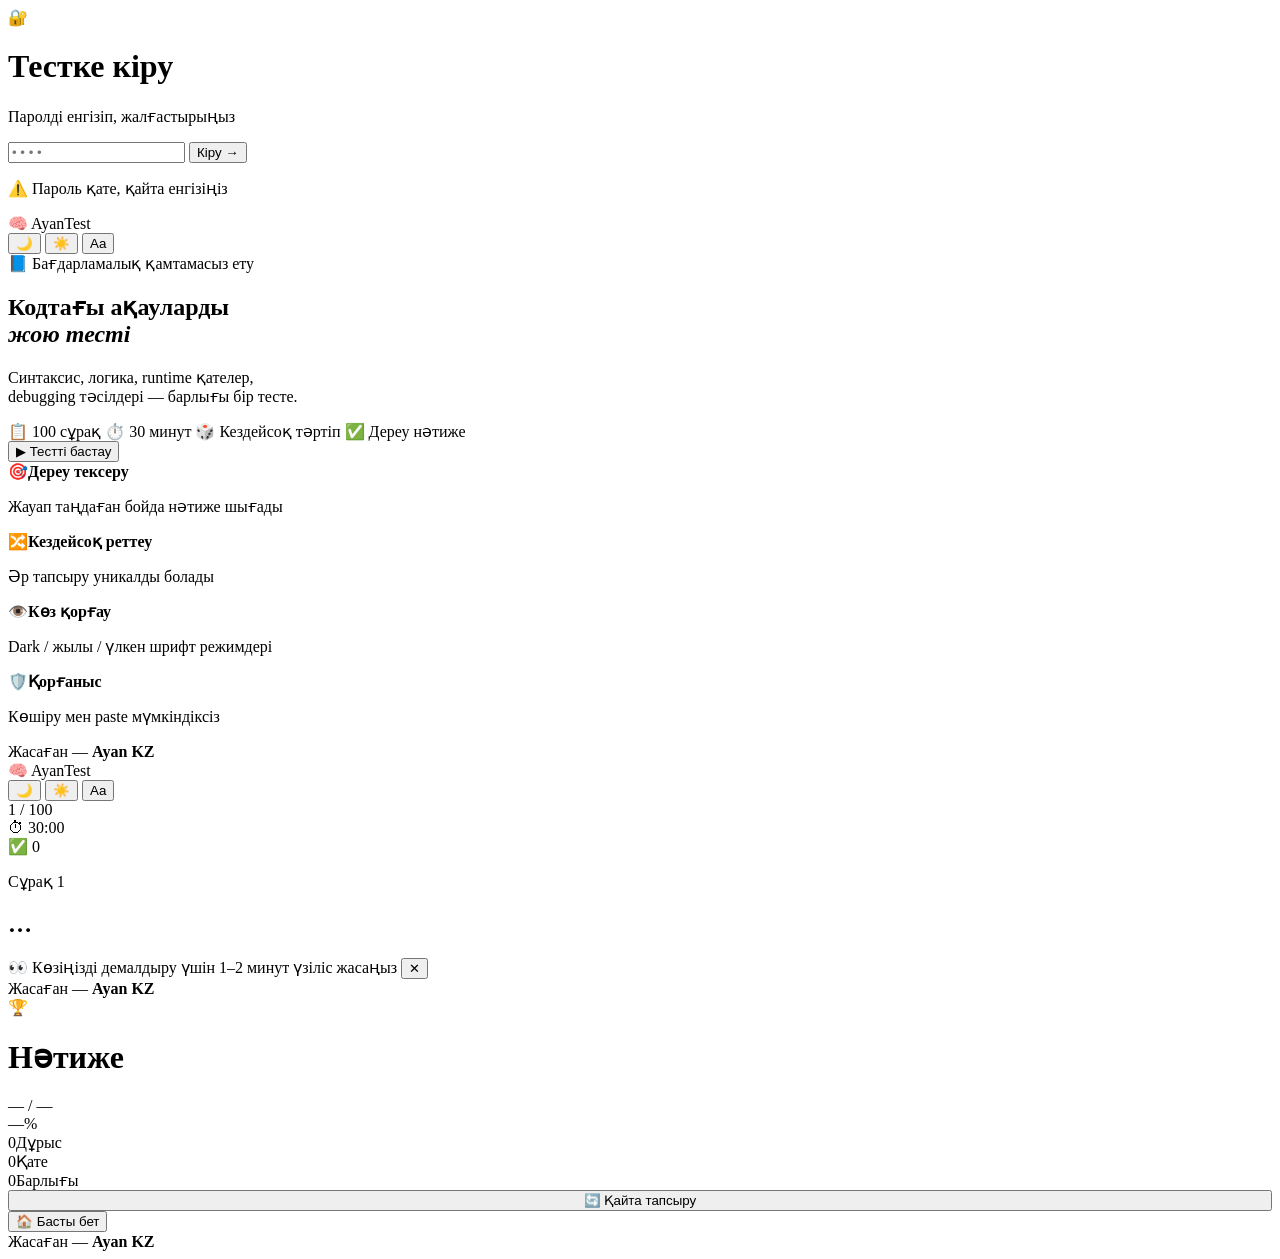
==== commit 8d0863cd: "Update Index.html" ====
--- a/Index.html
+++ b/Index.html
@@ -7,280 +7,39 @@
 <link rel="preconnect" href="https://fonts.googleapis.com"/>
 <link rel="preconnect" href="https://fonts.gstatic.com" crossorigin/>
 <link href="https://fonts.googleapis.com/css2?family=Nunito:wght@400;600;700;800;900&family=JetBrains+Mono:wght@400;700&display=swap" rel="stylesheet"/>
-<style>
-/* ── Variables ── */
-:root{
-  --bg:#eef2ff;--surface:#fff;--surface2:#f5f7ff;--border:#dde3f8;
-  --text:#1a1f3c;--text2:#5a6080;
-  --blue:#3b5bdb;--blue-h:#2f4ac8;--blue-lt:#dde3f8;--blue-gl:rgba(59,91,219,.18);
-  --green:#2f9e44;--green-lt:#d3f9d8;--green-gl:rgba(47,158,68,.22);
-  --red:#e03131;--red-lt:#ffe3e3;--red-gl:rgba(224,49,49,.22);
-  --yellow-bg:#fff9db;--yellow-brd:#ffd43b;--yellow-txt:#5c4a00;
-  --r:14px;--rl:22px;
-  --sh:0 4px 20px rgba(59,91,219,.10);
-  --sh-lg:0 12px 40px rgba(59,91,219,.16);
-  --fz:16px;
-}
-body.dark{
-  --bg:#0d1117;--surface:#161b27;--surface2:#1c2438;--border:#2a3250;
-  --text:#e8ecf8;--text2:#8b96c0;--blue-lt:#1a2a5e;
-  --sh:0 4px 20px rgba(0,0,0,.45);--sh-lg:0 12px 40px rgba(0,0,0,.55);
-}
-body.warm{
-  --bg:#fdf6ed;--surface:#fffaf3;--surface2:#fef3e2;--border:#e8d5b7;
-  --text:#3d2b1f;--text2:#7a5c47;
-  --blue:#c05621;--blue-h:#a84a1a;--blue-lt:#feebc8;--blue-gl:rgba(192,86,33,.16);
-}
-body.large{--fz:20px;}
-
-*,*::before,*::after{box-sizing:border-box;margin:0;padding:0}
-html{scroll-behavior:smooth}
-body{
-  font-family:'Nunito',sans-serif;font-size:var(--fz);
-  background:var(--bg);color:var(--text);min-height:100vh;
-  transition:background .25s,color .25s;overflow-x:hidden;
-}
-
-/* Pages */
-.page{display:none;min-height:100vh;flex-direction:column;animation:pgIn .35s ease both}
-.page.active{display:flex}
-@keyframes pgIn{from{opacity:0;transform:translateY(14px)}to{opacity:1;transform:translateY(0)}}
-.hidden{display:none!important}
-
-/* ── LOGIN ── */
-#page-login{align-items:center;justify-content:center;position:relative;overflow:hidden}
-.blob{position:absolute;border-radius:50%;filter:blur(80px);opacity:.4;animation:blobF 9s ease-in-out infinite}
-.b1{width:500px;height:500px;background:var(--blue-gl);top:-160px;left:-160px;animation-delay:0s}
-.b2{width:380px;height:380px;background:var(--blue-gl);bottom:-100px;right:-100px;animation-delay:3s}
-.b3{width:260px;height:260px;background:var(--blue-gl);top:45%;left:55%;animation-delay:6s}
-@keyframes blobF{0%,100%{transform:scale(1) translate(0,0)}50%{transform:scale(1.12) translate(10px,-10px)}}
-
-.login-box{
-  position:relative;z-index:2;background:var(--surface);
-  border:1.5px solid var(--border);border-radius:var(--rl);
-  padding:3rem 2.5rem;width:min(420px,92vw);text-align:center;
-  box-shadow:var(--sh-lg);animation:cardIn .5s cubic-bezier(.22,.61,.36,1) both;
-}
-@keyframes cardIn{from{opacity:0;transform:translateY(36px) scale(.96)}to{opacity:1;transform:none}}
-
-.login-icon{width:80px;height:80px;margin:0 auto 1.4rem;position:relative;display:flex;align-items:center;justify-content:center}
-.ring{position:absolute;inset:0;border-radius:50%;border:2.5px solid var(--blue);border-top-color:transparent;animation:spin 2.5s linear infinite}
-@keyframes spin{to{transform:rotate(360deg)}}
-.lock{font-size:2.2rem}
-.login-h{font-size:1.9rem;font-weight:900;margin-bottom:.4rem}
-.login-sub{color:var(--text2);font-size:.93rem;margin-bottom:1.8rem}
-
-.pw-wrap{
-  display:flex;border:2px solid var(--border);border-radius:var(--r);overflow:hidden;
-  transition:border-color .2s,box-shadow .2s;
-}
-.pw-wrap:focus-within{border-color:var(--blue);box-shadow:0 0 0 4px var(--blue-gl)}
-.pw-wrap.shake{animation:shake .38s ease}
-@keyframes shake{0%,100%{transform:translateX(0)}20%,60%{transform:translateX(-7px)}40%,80%{transform:translateX(7px)}}
-.pw-wrap input{
-  flex:1;border:none;outline:none;padding:.9rem 1rem;
-  font-size:1.4rem;letter-spacing:.35rem;font-family:'JetBrains Mono',monospace;
-  background:transparent;color:var(--text);
-}
-.pw-wrap button{
-  border:none;cursor:pointer;padding:.9rem 1.4rem;background:var(--blue);color:#fff;
-  font-size:1rem;font-weight:800;font-family:'Nunito',sans-serif;white-space:nowrap;
-  transition:background .2s;
-}
-.pw-wrap button:hover{background:var(--blue-h)}
-.pw-wrap button:active{transform:scale(.97)}
-.pw-err{margin-top:.9rem;background:var(--red-lt);color:var(--red);border-radius:10px;padding:.5rem 1rem;font-size:.9rem;font-weight:800}
-
-/* ── TOPBAR ── */
-.topbar,.test-hdr{
-  background:var(--surface);border-bottom:1px solid var(--border);
-  padding:.9rem 1.5rem;position:sticky;top:0;z-index:100;
-  box-shadow:0 2px 12px rgba(0,0,0,.06);
-}
-.topbar{display:flex;align-items:center;justify-content:space-between}
-.logo{font-size:1.1rem;font-weight:900;color:var(--blue)}
-.logo.sm{font-size:1rem}
-.tools{display:flex;gap:.4rem}
-.tb{
-  background:var(--surface2);border:1.5px solid var(--border);border-radius:10px;
-  padding:.38rem .7rem;font-size:.85rem;cursor:pointer;color:var(--text);
-  font-family:'Nunito',sans-serif;transition:background .2s,border-color .2s;
-}
-.tb:hover{background:var(--blue-lt);border-color:var(--blue)}
-.tb.on{background:var(--blue);color:#fff;border-color:var(--blue)}
-
-/* ── HOME ── */
-.hero{max-width:680px;margin:0 auto;padding:4rem 1.5rem 2.5rem;text-align:center;flex:1}
-.badge{
-  display:inline-block;background:var(--blue-lt);color:var(--blue);
-  border-radius:30px;padding:.28rem 1rem;font-size:.78rem;font-weight:800;
-  letter-spacing:.06em;text-transform:uppercase;margin-bottom:1.2rem;
-}
-.hero-title{font-size:clamp(2rem,5vw,3.2rem);font-weight:900;line-height:1.2;margin-bottom:1rem}
-.hero-title em{font-style:normal;color:var(--blue)}
-.hero-desc{color:var(--text2);line-height:1.7;margin-bottom:1.6rem}
-.pills{display:flex;flex-wrap:wrap;gap:.6rem;justify-content:center;margin-bottom:2rem}
-.pill{background:var(--surface);border:1.5px solid var(--border);border-radius:30px;padding:.35rem 1rem;font-size:.86rem;font-weight:700;color:var(--text2)}
-.feats{display:grid;grid-template-columns:repeat(auto-fit,minmax(180px,1fr));gap:1rem;max-width:780px;margin:0 auto;padding:0 1.5rem 3rem}
-.feat{background:var(--surface);border:1.5px solid var(--border);border-radius:var(--r);padding:1.4rem 1.1rem;transition:transform .2s,box-shadow .2s}
-.feat:hover{transform:translateY(-4px);box-shadow:var(--sh)}
-.feat-ico{font-size:1.7rem;display:block;margin-bottom:.6rem}
-.feat strong{font-size:.92rem;font-weight:800;display:block;margin-bottom:.3rem}
-.feat p{font-size:.8rem;color:var(--text2);line-height:1.5}
-
-/* ── BUTTONS ── */
-.btn-main{
-  display:inline-block;background:var(--blue);color:#fff;border:none;border-radius:var(--r);
-  padding:1rem 2.8rem;font-size:1.1rem;font-weight:800;font-family:'Nunito',sans-serif;
-  cursor:pointer;letter-spacing:.02em;box-shadow:0 6px 20px var(--blue-gl);
-  transition:background .2s,transform .15s,box-shadow .2s;
-}
-.btn-main:hover{background:var(--blue-h);transform:translateY(-2px);box-shadow:0 10px 28px var(--blue-gl)}
-.btn-main:active{transform:scale(.97)}
-.btn-sec{
-  display:block;width:100%;margin-top:.8rem;background:var(--surface2);
-  border:1.5px solid var(--border);border-radius:var(--r);padding:.85rem;
-  font-size:1rem;font-weight:700;font-family:'Nunito',sans-serif;cursor:pointer;color:var(--text);
-  transition:background .2s;
-}
-.btn-sec:hover{background:var(--blue-lt)}
-
-/* ── TEST HEADER ── */
-.test-hdr{padding:.8rem 1.5rem}
-.th1{display:flex;align-items:center;justify-content:space-between;margin-bottom:.7rem}
-.th2{display:flex;align-items:center;justify-content:space-between;margin-bottom:.6rem}
-.q-num{font-weight:800;font-size:.97rem}
-.timer{
-  font-family:'JetBrains Mono',monospace;font-size:.97rem;font-weight:700;
-  color:var(--blue);background:var(--blue-lt);padding:.28rem .8rem;border-radius:20px;
-  transition:color .2s,background .2s;
-}
-.timer.danger{color:var(--red);background:var(--red-lt);animation:blink 1s ease infinite}
-@keyframes blink{50%{opacity:.55}}
-.score-live{font-weight:800;font-size:.88rem;color:var(--green);background:var(--green-lt);padding:.28rem .8rem;border-radius:20px}
-.prog-track{height:7px;background:var(--border);border-radius:99px;overflow:hidden}
-.prog-bar{height:100%;background:linear-gradient(90deg,var(--blue),#748ffc);border-radius:99px;transition:width .55s cubic-bezier(.22,.61,.36,1)}
-
-/* ── QUESTION ── */
-.q-main{flex:1;max-width:720px;width:100%;margin:0 auto;padding:2rem 1.5rem}
-.q-card{
-  background:var(--surface);border:1.5px solid var(--border);
-  border-radius:var(--rl);padding:2rem;box-shadow:var(--sh);
-  animation:pgIn .32s ease both;
-}
-.q-lbl{font-size:.75rem;font-weight:900;letter-spacing:.09em;text-transform:uppercase;color:var(--blue);margin-bottom:.7rem}
-.q-text{font-size:clamp(.97rem,2.5vw,1.2rem);font-weight:700;line-height:1.55;margin-bottom:1.5rem}
-.q-opts{display:flex;flex-direction:column;gap:.7rem}
-.opt{
-  display:flex;align-items:center;gap:.85rem;
-  background:var(--surface2);border:2px solid var(--border);border-radius:var(--r);
-  padding:.85rem 1.15rem;cursor:pointer;text-align:left;width:100%;
-  font-size:.96rem;font-weight:600;font-family:'Nunito',sans-serif;color:var(--text);
-  transition:border-color .2s,background .2s,transform .15s,box-shadow .2s;
-  user-select:none;
-}
-.opt:hover:not(.locked){
-  border-color:var(--blue);background:var(--blue-lt);
-  transform:translateX(5px);box-shadow:0 2px 12px var(--blue-gl);
-}
-.opt-L{
-  min-width:32px;width:32px;height:32px;border-radius:8px;
-  background:var(--border);color:var(--text2);
-  display:flex;align-items:center;justify-content:center;
-  font-size:.78rem;font-weight:900;font-family:'JetBrains Mono',monospace;
-  flex-shrink:0;transition:background .2s,color .2s;
-}
-.opt.correct{border-color:var(--green)!important;background:var(--green-lt)!important;animation:gG .45s ease}
-.opt.correct .opt-L{background:var(--green);color:#fff}
-.opt.wrong{border-color:var(--red)!important;background:var(--red-lt)!important;animation:gR .45s ease}
-.opt.wrong .opt-L{background:var(--red);color:#fff}
-.opt.locked{cursor:default;pointer-events:none}
-@keyframes gG{0%{box-shadow:0 0 0 0 var(--green-gl)}50%{box-shadow:0 0 0 12px var(--green-gl)}100%{box-shadow:0 0 0 0 var(--green-gl)}}
-@keyframes gR{0%{box-shadow:0 0 0 0 var(--red-gl)}50%{box-shadow:0 0 0 12px var(--red-gl)}100%{box-shadow:0 0 0 0 var(--red-gl)}}
-
-/* Eye rest */
-.eye-banner{
-  position:fixed;bottom:1.4rem;left:50%;transform:translateX(-50%);
-  background:var(--yellow-bg);border:1.5px solid var(--yellow-brd);color:var(--yellow-txt);
-  border-radius:var(--r);padding:.75rem 1.4rem;font-weight:800;font-size:.88rem;
-  display:flex;align-items:center;gap:1rem;box-shadow:0 8px 24px rgba(0,0,0,.15);
-  z-index:999;max-width:calc(100vw - 2rem);animation:pgIn .3s ease;
-}
-.eye-banner button{background:none;border:none;cursor:pointer;font-size:1rem;color:var(--yellow-txt);flex-shrink:0}
-
-/* ── RESULT ── */
-.res-center{flex:1;display:flex;align-items:center;justify-content:center;padding:2rem 1.5rem}
-.res-card{
-  background:var(--surface);border:1.5px solid var(--border);border-radius:var(--rl);
-  padding:3rem 2.5rem;width:min(480px,100%);text-align:center;box-shadow:var(--sh-lg);
-  animation:cardIn .5s cubic-bezier(.22,.61,.36,1) both;
-}
-.res-emoji{font-size:4rem;margin-bottom:.4rem;animation:pop .5s ease .3s both}
-@keyframes pop{0%{transform:scale(0)}70%{transform:scale(1.2)}100%{transform:scale(1)}}
-.res-title{font-size:1.5rem;font-weight:900;margin-bottom:.5rem}
-.res-big{font-size:3.2rem;font-weight:900;font-family:'JetBrains Mono',monospace;color:var(--blue);margin-bottom:.3rem}
-.res-pct{font-size:1.3rem;font-weight:800;color:var(--text2);margin-bottom:2rem}
-.res-stats{display:flex;gap:.9rem;justify-content:center;margin-bottom:1.4rem}
-.rs{flex:1;border-radius:var(--r);padding:1rem .5rem;border:2px solid transparent}
-.rs-g{background:var(--green-lt);border-color:#74c476}
-.rs-r{background:var(--red-lt);border-color:#fc8181}
-.rs-b{background:var(--blue-lt);border-color:#7c9cee}
-.rs-n{display:block;font-size:2rem;font-weight:900;font-family:'JetBrains Mono',monospace}
-.rs-g .rs-n{color:var(--green)}.rs-r .rs-n{color:var(--red)}.rs-b .rs-n{color:var(--blue)}
-.rs-l{font-size:.76rem;font-weight:700;color:var(--text2)}
-.res-prog-track{height:10px;background:var(--border);border-radius:99px;overflow:hidden;margin-bottom:1.6rem}
-.res-prog-fill{height:100%;width:0;background:linear-gradient(90deg,var(--green),#51cf66);border-radius:99px;transition:width 1.3s cubic-bezier(.22,.61,.36,1)}
-
-/* Toast */
-.toast{
-  position:fixed;top:1.1rem;left:50%;transform:translateX(-50%);
-  background:#1a1f3c;color:#fff;border-radius:12px;padding:.65rem 1.5rem;
-  font-size:.88rem;font-weight:700;z-index:9999;box-shadow:0 8px 28px rgba(0,0,0,.28);
-  white-space:nowrap;animation:pgIn .28s ease both;
-}
-/* Footer */
-.footer{text-align:center;padding:1.4rem;font-size:.8rem;color:var(--text2);border-top:1px solid var(--border)}
-
-/* Responsive */
-@media(max-width:520px){
-  .login-box{padding:2rem 1.5rem}
-  .hero{padding:2.5rem 1rem 2rem}
-  .feats{grid-template-columns:1fr 1fr;padding:0 1rem 2.5rem}
-  .q-card{padding:1.4rem 1.1rem}
-  .res-card{padding:2rem 1.2rem}
-  .res-big{font-size:2.4rem}
-  .topbar,.test-hdr{padding:.7rem 1rem}
-  .q-main{padding:1.4rem 1rem}
-}
-</style>
+<link rel="stylesheet" href="style.css"/>
 </head>
 <body>
 
-<!-- ░ БЕТ 1 — ПАРОЛЬ ░ -->
 <div id="page-login" class="page active">
-  <div class="blob b1"></div><div class="blob b2"></div><div class="blob b3"></div>
+  <div class="blob b1"></div>
+  <div class="blob b2"></div>
+  <div class="blob b3"></div>
   <div class="login-box">
-    <div class="login-icon"><div class="ring"></div><span class="lock">🔐</span></div>
+    <div class="login-icon">
+      <div class="ring"></div>
+      <span class="lock">🔐</span>
+    </div>
     <h1 class="login-h">Тестке кіру</h1>
     <p class="login-sub">Паролді енгізіп, жалғастырыңыз</p>
     <div class="pw-wrap" id="pw-wrap">
-      <input id="pw-in" type="password" placeholder="• • • •" maxlength="10" autocomplete="off"
+      <input id="pw-in" type="password" placeholder="• • • •" maxlength="10"
+        autocomplete="off"
         oninput="document.getElementById('pw-err').classList.add('hidden')"
-        onkeydown="if(event.key==='Enter')checkPw()"/>
-      <button onclick="checkPw()">Кіру&nbsp;→</button>
+        onkeydown="if(event.key==='Enter') checkPw()"/>
+      <button onclick="checkPw()">Кіру →</button>
     </div>
     <p id="pw-err" class="pw-err hidden">⚠️ Пароль қате, қайта енгізіңіз</p>
   </div>
 </div>
 
-<!-- ░ БЕТ 2 — БАСТЫ БЕТ ░ -->
 <div id="page-home" class="page">
   <header class="topbar">
     <span class="logo">🧠 AyanTest</span>
     <div class="tools">
-      <button class="tb" id="btn-dark" onclick="toggleDark()" title="Қараңғы режим">🌙</button>
-      <button class="tb" id="btn-warm" onclick="toggleWarm()" title="Жылы режим">☀️</button>
-      <button class="tb" id="btn-font" onclick="toggleFont()" title="Үлкен шрифт">Аа</button>
+      <button class="tb" id="btn-dark" onclick="toggleDark()">🌙</button>
+      <button class="tb" id="btn-warm" onclick="toggleWarm()">☀️</button>
+      <button class="tb" id="btn-font" onclick="toggleFont()">Аа</button>
     </div>
   </header>
   <section class="hero">
@@ -304,7 +63,6 @@
   <footer class="footer">Жасаған — <strong>Ayan KZ</strong></footer>
 </div>
 
-<!-- ░ БЕТ 3 — ТЕСТ ░ -->
 <div id="page-test" class="page">
   <header class="test-hdr">
     <div class="th1">
@@ -320,7 +78,9 @@
       <div id="timer" class="timer">⏱ 30:00</div>
       <span id="score-live" class="score-live">✅ 0</span>
     </div>
-    <div class="prog-track"><div id="prog-bar" class="prog-bar" style="width:0%"></div></div>
+    <div class="prog-track">
+      <div id="prog-bar" class="prog-bar" style="width:0%"></div>
+    </div>
   </header>
   <main class="q-main">
     <div id="q-card" class="q-card">
@@ -336,7 +96,6 @@
   <footer class="footer">Жасаған — <strong>Ayan KZ</strong></footer>
 </div>
 
-<!-- ░ БЕТ 4 — НӘТИЖЕ ░ -->
 <div id="page-result" class="page">
   <div class="res-center">
     <div class="res-card">
@@ -349,7 +108,9 @@
         <div class="rs rs-r"><span id="rs-w" class="rs-n">0</span><span class="rs-l">Қате</span></div>
         <div class="rs rs-b"><span id="rs-t" class="rs-n">0</span><span class="rs-l">Барлығы</span></div>
       </div>
-      <div class="res-prog-track"><div id="res-prog" class="res-prog-fill"></div></div>
+      <div class="res-prog-track">
+        <div id="res-prog" class="res-prog-fill"></div>
+      </div>
       <button class="btn-main" style="width:100%" onclick="retakeTest()">🔄 Қайта тапсыру</button>
       <button class="btn-sec" onclick="goHome()">🏠 Басты бет</button>
     </div>
@@ -357,273 +118,7 @@
   <footer class="footer">Жасаған — <strong>Ayan KZ</strong></footer>
 </div>
 
-<!-- Toast -->
 <div id="toast" class="toast hidden"></div>
-
-<script>
-// ════════════════════════════════════════════
-// QUESTIONS — тікелей ішінде (fetch жоқ)
-// ════════════════════════════════════════════
-const QUESTIONS = [{"question":"Кодтағы қателерді анықтау процесі қалай аталады?","options":["Компиляция","Дебаггинг","Тестілеу","Орындау","Инсталляция"],"correct":1},{"question":"Синтаксистік қате дегеніміз не?","options":["Логикалық қате","Бағдарлама баяу жұмыс істеуі","Жазылу ережесінің бұзылуы","Дерекқор қатесі","Дизайн қатесі"],"correct":2},{"question":"Логикалық қате кезінде:","options":["Бағдарлама мүлде ашылмайды","Қате нәтиже береді","Компьютер өшеді","Файл жойылады","Желі үзіледі"],"correct":1},{"question":"Runtime error қашан пайда болады?","options":["Код жазу кезінде","Компиляция кезінде","Орындау кезінде","Жобалау кезінде","Орнату кезінде"],"correct":2},{"question":"Debugger не үшін керек?","options":["Код жазу","Қате іздеу","Сурет салу","Файл сақтау","Интернетке шығу"],"correct":2},{"question":"print() функциясы не үшін қолданылады?","options":["Қате жою","Мәлімет шығару","Файл ашу","Желіге қосылу","Код жою"],"correct":1},{"question":"try-except блогы не үшін керек?","options":["Цикл құру","Шарт жазу","Қателерді өңдеу","Айнымалы құру","Файл жою"],"correct":2},{"question":"IDE дегеніміз:","options":["Операциялық жүйе","Бағдарламалау ортасы","Вирус","Драйвер","Сервер"],"correct":1},{"question":"Infinite loop дегеніміз:","options":["Бір рет орындалатын цикл","Шексіз цикл","Қате код","Айнымалы","Функция"],"correct":1},{"question":"Null мәні дегеніміз:","options":["0 саны","Бос мән","1 саны","Теріс сан","Символ"],"correct":1},{"question":"Логикалық қатені табудың ең тиімді жолы:","options":["Компьютерді өшіру","Кодты қайта көшіру","Қадамдап орындау (step-by-step)","Интернетті тексеру","Принтер қосу"],"correct":2},{"question":"Синтаксистік қате табылғанда:","options":["Бағдарлама дұрыс жұмыс істейді","Компиляция тоқтайды","Нәтиже баяу шығады","Файл ашылады","Желі үзіледі"],"correct":1},{"question":"Айнымалы анықталмаса қандай қате шығады?","options":["Type error","Name error","Index error","-Logic error","Value error"],"correct":1},{"question":"Массив шегінен тыс элементке жүгінсек:","options":["Name error","Type error","Index error","Syntax error","Key error"],"correct":2},{"question":"Type error қашан болады?","options":["Қате атау жазылса","Түрлер сәйкес келмесе","Индекс дұрыс болмаса","Цикл тоқтаса","Файл жабылса"],"correct":1},{"question":"Қатені қайталамау үшін не істеу керек?","options":["Кодты тестілеу","Өшіру","Компьютер ауыстыру","Интернет қосу","Бағдарламаны жасыру"],"correct":0},{"question":"assert командасы не үшін қолданылады?","options":["Файл ашу","Мәлімет басу","Шартты тексеру","Цикл жасау","Айнымалы жою"],"correct":2},{"question":"Лог-файл не үшін керек?","options":["Музыка сақтау","Қате жазбаларын сақтау","Видео көру","Сурет салу","Интернетке қосылу"],"correct":1},{"question":"Refactoring дегеніміз:","options":["Кодты жою","Код құрылымын жақсарту","Қате қосу","Файл форматтау","Компьютер тазалау"],"correct":1},{"question":"Unit тестілеу не тексереді?","options":["Бүкіл жүйені","Бір модульді","Серверді","Интернетті","Дизайнды"],"correct":1},{"question":"ValueError қашан пайда болады?","options":["Айнымалы жоқ болса","Мәлімет түрі сәйкес келмесе","Дұрыс емес мән енгізілсе","Файл табылмаса"],"correct":2},{"question":"FileNotFoundError қашан шығады?","options":["Айнымалы жоқ болса","Файл табылмаса","Түр сәйкес келмесе","Шарт қате болса","Цикл тоқтаса"],"correct":1},{"question":"except блогы қай кезде орындалады?","options":["Қате болмаса","Қате пайда болса","Әрқашан","Цикл ішінде ғана","Функция алдында"],"correct":1},{"question":"finally блогы:","options":["Ешқашан орындалмайды","Қате болса ғана орындалады","Әрқашан орындалады","Цикл жасайды","Айнымалы құрады"],"correct":2},{"question":"Логикалық қателерді табу үшін:","options":["Кодты талдау керек","Компьютер ауыстыру керек","Файлды жою керек","Интернетті өшіру керек","Принтер қосу керек"],"correct":1},{"question":"Breakpoint дегеніміз:","options":["Қате түрі","Бағдарламаны тоқтату нүктесі","Айнымалы","Цикл","Файл"],"correct":1},{"question":"Stack trace нені көрсетеді?","options":["Дизайнды","Қате шыққан жолды","Интернет жылдамдығын","Файл өлшемін","Процессор түрін"],"correct":1},{"question":"Тестілеудің мақсаты:","options":["Қате табу","Кодты жасыру","Компьютерді өшіру","Желі қосу","Файлды көшіру"],"correct":0},{"question":"Қай қате бағдарлама тоқтауына әкелуі мүмкін?","options":["Логикалық","Runtime error","Комментарий қатесі","Дизайн қатесі","Стиль қатесі"],"correct":1},{"question":"Debugging процесінің соңғы мақсаты:","options":["Кодты жою","Қатені түзету","Файлды жабу","Компьютерді өшіру","Интернетке қосылу"],"correct":1},{"question":"SyntaxError қай кезде шығады?","options":["Орындау кезінде","Компиляция кезінде","Интернет жоқ кезде","Файл жабылғанда","Цикл тоқтағанда"],"correct":0},{"question":"ZeroDivisionError қашан пайда болады?","options":["0-ге бөлгенде","Айнымалы жоқ болса","Түр сәйкес келмесе","Индекс артық болса","Файл ашылмаса"],"correct":0},{"question":"Кодтағы комментарий не үшін керек?","options":["Қате шығару","Түсіндіру жазу","Файл жою","Айнымалы құру","Цикл жасау"],"correct":1},{"question":"Қате табылғаннан кейін бірінші қадам:","options":["Кодты өшіру","-Себебін анықтау","Компьютерді өшіру","Жаңа файл ашу","Интернет қосу"],"correct":0},{"question":"while циклі тоқтамаса, бұл:","options":["Syntax error","Логикалық қате","Type error","Name error","Value error"],"correct":0},{"question":"Функция дұрыс нәтиже бермесе:","options":["Логикалық қате бар","Компьютер бұзылған","Интернет жоқ","Файл ашылмаған","Драйвер жоқ"],"correct":0},{"question":"IDE-де қызыл сызық нені білдіреді?","options":["Дұрыс код","Синтаксистік қате","Интернет бар","Файл сақталған","Принтер қосылған"],"correct":1},{"question":"Exception дегеніміз:","options":["Айнымалы","Қате жағдай","Цикл","Функция","Сервер"],"correct":1},{"question":"Кодты кішкене бөліктермен тексеру:","options":["Инсталляция","-Модульдік тексеру","Форматтау","Архивтеу","Дизайн"],"correct":0},{"question":"Қай әдіс қателерді азайтады?","options":["Тестілеу","Көшіру","Өшіру","Форматтамау","Компьютер ауыстыру"],"correct":0},{"question":"KeyError қашан пайда болады?","options":["Айнымалы жоқ болса","Сөздікте (dict) жоқ кілт қолданылса","0-ге бөлгенде","Түр сәйкес келмесе","Файл ашылмаса"],"correct":1},{"question":"ImportError дегеніміз:","options":["Айнымалы қатесі","Модуль жүктелмесе","Индекс қатесі","Логикалық қате","Шарт қатесі"],"correct":1},{"question":"Кодты қайта қарау (code review) мақсаты:","options":["Қате табу","Файл жою","Интернет қосу","Компьютер өшіру","Дизайн өзгерту"],"correct":0},{"question":"Traceback нені көрсетеді?","options":["Файл көлемін","Қате шыққан жолдар тізбегін","Интернет жылдамдығын","Компьютер жадын","Экран өлшемін"],"correct":1},{"question":"Бағдарламаны тест мәліметтермен тексеру:","options":["Архивтеу","Тестілеу","Орнату","Форматтау","Көшіру"],"correct":1},{"question":"Қай жағдайда try блогы орындалады?","options":["Қате болса ғана","Әрқашан бірінші орындалады","Ешқашан","Цикл ішінде ғана","Файл жабылғанда"],"correct":1},{"question":"except бірнешеу болуы мүмкін бе?","options":["Жоқ","Иә","Тек біреу","Тек циклде","Тек функцияда"],"correct":1},{"question":"Debugging құралдарының бірі:","options":["Paint","Debugger","Word","Excel","Browser"],"correct":1},{"question":"Кодтағы артық жолдарды жою:","options":["Refactoring","Компиляция","Инсталляция","Архивтеу","Көшіру"],"correct":0},{"question":"Қате табылған соң не істеу керек?","options":["Елемеу","Түзету","Жою","Компьютер өшіру","Файл жабу"],"correct":1},{"question":"AttributeError қашан шығады?","options":["0-ге бөлгенде","Объектіде жоқ қасиет шақырылса","Индекс артық болса","Файл табылмаса","Айнымалы жоқ болса"],"correct":1},{"question":"Memory error себебі:","options":["Жад жетіспеуі","Интернет жоқ","Синтаксис қате","Индекс үлкен","Файл жабық"],"correct":0},{"question":"Қай әдіс қатені тез табуға көмектеседі?","options":["Кодты форматтау","Қадамдап орындау","Файл көшіру","Өшіру","Архивтеу"],"correct":1},{"question":"Тест кейс дегеніміз:","options":["Қате түрі","Тексеру сценарийі","Айнымалы","Файл","Сервер"],"correct":1},{"question":"Boundary value testing не тексереді?","options":["Орта мәндерді","Шектік мәндерді","Тек мәтінді","Дизайнды","Интернетті"],"correct":1},{"question":"Infinite recursion себебі:","options":["Шарт жоқ","Файл жоқ","Интернет жоқ","Индекс артық","Түр сәйкес емес"],"correct":0},{"question":"raise командасы:","options":["Қате тастау","Цикл құру","Айнымалы жою","Файл ашу","Мәлімет шығару"],"correct":0},{"question":"Қате туралы хабарлама не үшін маңызды?","options":["Уақыт өткізу","Себебін түсіну","Дизайн көру","Файл өлшеу","Интернет тексеру"],"correct":1},{"question":"Regression testing мақсаты:","options":["Жаңа қате қосу","Бұрынғы қателер қайталанбауын тексеру","Файл жою","Компьютер жаңарту","Дизайн өзгерту"],"correct":1},{"question":"Кодты жиі сақтау не үшін керек?","options":["Қате көбейту","Мәлімет жоғалтпау","Интернет қосу","Форматтау","Архивтеу"],"correct":1},{"question":"Логикалық қате табудың бір жолы:","options":["Нәтижені күтілген мәнмен салыстыру","Компьютер өшіру","Файл жою","Интернет қосу","Архивтеу"],"correct":0},{"question":"Exception handling мақсаты:","options":["Бағдарламаны тоқтату","Қатені басқару","Файл ашу","Айнымалы жою","Дизайн жасау"],"correct":0},{"question":"Кодтың оқылуын жақсарту:","options":["Түсінікті атаулар қолдану","Барлығын бір жолға жазу","Комментарийсіз жазу","Форматтамау","Қысқарту"],"correct":0},{"question":"Unit test қашан жазылады?","options":["Кодтан кейін","Кодпен бірге"],"correct":1},{"question":"Bug дегеніміз:","options":["Дұрыс код","Қате","Сервер","Айнымалы","Файл"],"correct":1},{"question":"Debugging мақсаты:","options":["Қате қосу","Қате табу және түзету","Файл жою","Интернет өшіру","Компьютер ауыстыру"],"correct":0},{"question":"try блогында не жазылады?","options":["Қауіпті код","Комментарий","Айнымалы аты","Файл аты","Дизайн"],"correct":4},{"question":"finally көбіне не үшін қолданылады?","options":["Файл жабу","Қате шығару","Цикл құру","Айнымалы жою","Дизайн жасау"],"correct":0},{"question":"Кодты тексерудің автоматты түрі:","options":["Manual testing","Automated testing","Архивтеу","Форматтау","Көшіру"],"correct":0},{"question":"Stack overflow себебі:","options":["Терең рекурсия","Интернет жоқ","Файл жоқ","Индекс үлкен","Түр сәйкес емес"],"correct":0},{"question":"Input тексеру не үшін қажет?","options":["Қате болдырмау","Интернет қосу","Файл жою","Дизайн өзгерту","Архивтеу"],"correct":0},{"question":"Қате шыққан жолды табу үшін:","options":["Traceback қарау","Компьютер өшіру","Файл жабу","Интернет тексеру","Архивтеу"],"correct":1},{"question":"Version control не үшін керек?","options":["Код нұсқаларын сақтау","Файл жою","Интернет қосу","Дизайн өзгерту","Компьютер өшіру"],"correct":0},{"question":"Git дегеніміз:","options":["Операциялық жүйе","Нұсқа бақылау жүйесі","Сервер","Айнымалы","Кате түрі"],"correct":1},{"question":"Merge conflict қашан болады?","options":["Бір файлды екі адам өзгерткенде","Интернет жоқ кезде","Файл жойылғанда","Компьютер өшкенде","Индекс үлкенде"],"correct":0},{"question":"Test coverage нені көрсетеді?","options":["Код көлемін","Тестпен қамтылған пайызды","Интернет жылдамдығын","Файл өлшемін","Дизайн сапасын"],"correct":1},{"question":"Кодты форматтау құралы:","options":["Linter","Printer","Scanner","Monitor","Router"],"correct":0},{"question":"Static analysis қашан жасалады?","options":["Орындаусыз","Орындау кезінде","Интернетпен","Серверде","Принтерде"],"correct":0},{"question":"Dynamic testing қашан жасалады?","options":["Орындау кезінде","Код жазғанда","Форматтағанда","Архивтегенде","Дизайнда"],"correct":0},{"question":"Code smell дегеніміз:","options":["Жақсы код","Жаман құрылым белгісі","Қате хабарлама","Айнымалы","Файл"],"correct":0},{"question":"Refactoring кезінде:","options":["Функционал өзгермейді","Жаңа қате қосылады","Код жойылады","Интернет қосылады","Компьютер өшеді"],"correct":0},{"question":"Қай тест жүйені толық тексереді?","options":["Unit test","Integration test","System test","Static test","Manual test"],"correct":2},{"question":"Integration test не тексереді?","options":["Бір функцияны","Модульдердің байланысын","Дизайнды","Интернетті","Файлды"],"correct":1},{"question":"Manual testing дегеніміз:","options":["Қолмен тексеру","Автоматты тексеру","Архивтеу","Форматтау","Орнату"],"correct":0},{"question":"Automated testing артықшылығы:","options":["Жылдамдық","Қате көбейту","Файл жою","Интернет өшіру","Дизайн бұзу"],"correct":0},{"question":"Қате қайталанса:","options":["Себебін терең талдау керек","Елемеу керек","Файл жою керек","Компьютер ауыстыру керек","Интернет қосу керек"],"correct":0},{"question":"Clean code мақсаты:","options":["Оқылуы жеңіл код","Ұзын код","Қате код","Форматсыз код","Архивтелген код"],"correct":0},{"question":"DRY принципі:","options":["Қайталауды азайту","Қате қосу","Файл жою","Интернет қосу","Дизайн өзгерту"],"correct":0},{"question":"SOLID принциптері:","options":["Дизайн қағидалары","Қате түрлері","Файл атауы","Интернет түрі","Айнымалы атауы"],"correct":0},{"question":"Код сапасын арттыру үшін:","options":["Тестілеу жүргізу","Комментарийсіз жазу","Барлығын қысқарту","Форматтамау","Тексермеу"],"correct":0},{"question":"Exception түрін нақты көрсету:","options":["Жақсы тәжірибе","Қате","Міндет емес","Интернетке байланысты","Файлға байланысты"],"correct":0},{"question":"Логикалық қате көбіне:","options":["Есептеуде болады","Интернетте болады","Файлда болады","Серверде болады","Принтерде болады"],"correct":0},{"question":"Кодты қайта пайдалану:","options":["Қайта қолдану","-Жою","Архивтеу","Форматтау","Өшіру"],"correct":3},{"question":"CI/CD мақсаты:","options":["Автоматты құрастыру және тексеру","Файл жою","Интернет өшіру","Дизайн өзгерту","Компьютер өшіру"],"correct":0},{"question":"Bug report құрамына кіреді:","options":["Қате сипаттамасы","Музыка","Видео","Сурет салу","Архив"],"correct":0},{"question":"Қате табылған орта:","options":["Production","Test","Dev","Барлығы мүмкін","Ешқайсысы"],"correct":3},{"question":"Code review кім жасайды?","options":["Басқа бағдарламашы","Клиент","Дизайнер","Қолданушы","Принтер"],"correct":3},{"question":"Тестілеу кезеңі:","options":["Жобалау алдында","Әзірлеу кезінде және кейін","Орнатудан кейін ғана","Архивтегенде","Форматтағанда"],"correct":1},{"question":"Қатені түзеткен соң:","options":["Қайта тестілеу керек","Елемеу керек","Файл жою керек","Интернет өшіру керек","Компьютер ауыстыру керек"],"correct":0},{"question":"Бағдарламалық код сапасының негізгі көрсеткіші:","options":["Қатесіз жұмыс","Ұзындығы","Түсі","Форматы","Архив көлемі"],"correct":0}];
-
-// ════════════════════════════════════════════
-// STATE
-// ════════════════════════════════════════════
-let shuffled=[], curIdx=0, score=0;
-let timerID=null, timeLeft=1800;
-let eyeTimer=null;
-let isDark=false, isWarm=false, isLarge=false;
-let toastT=null;
-
-// ════════════════════════════════════════════
-// INIT
-// ════════════════════════════════════════════
-window.addEventListener('DOMContentLoaded', lockContent);
-
-// ════════════════════════════════════════════
-// PAGE SWITCHER
-// ════════════════════════════════════════════
-function showPage(id){
-  document.querySelectorAll('.page').forEach(p=>p.classList.remove('active'));
-  document.getElementById(id).classList.add('active');
-}
-
-// ════════════════════════════════════════════
-// LOGIN
-// ════════════════════════════════════════════
-function checkPw(){
-  var v=document.getElementById('pw-in').value.trim();
-  if(v==='7777'){
-    document.getElementById('pw-err').classList.add('hidden');
-    showPage('page-home');
-  } else {
-    document.getElementById('pw-err').classList.remove('hidden');
-    var w=document.getElementById('pw-wrap');
-    w.classList.add('shake');
-    setTimeout(function(){w.classList.remove('shake')},400);
-    document.getElementById('pw-in').value='';
-    document.getElementById('pw-in').focus();
-  }
-}
-
-// ════════════════════════════════════════════
-// START TEST
-// ════════════════════════════════════════════
-function startTest(){
-  shuffled=shuffle(QUESTIONS.slice());
-  curIdx=0; score=0; timeLeft=1800;
-  showPage('page-test');
-  renderQ();
-  startTimer();
-  // Eye rest after 20 min
-  clearTimeout(eyeTimer);
-  eyeTimer=setTimeout(function(){
-    if(document.getElementById('page-test').classList.contains('active')){
-      document.getElementById('eye-banner').classList.remove('hidden');
-    }
-  }, 20*60*1000);
-}
-
-// ════════════════════════════════════════════
-// RENDER QUESTION
-// ════════════════════════════════════════════
-function renderQ(){
-  var q=shuffled[curIdx];
-  var total=shuffled.length;
-  var LTRS=['A','B','C','D','E','F','G'];
-
-  document.getElementById('q-num').textContent=(curIdx+1)+' / '+total;
-  document.getElementById('score-live').textContent='✅ '+score;
-  document.getElementById('q-lbl').textContent='Сұрақ '+(curIdx+1);
-  document.getElementById('q-text').textContent=q.question;
-  document.getElementById('prog-bar').style.width=(curIdx/total*100)+'%';
-
-  // Shuffle option order
-  var order=shuffle(q.options.map(function(_,i){return i}));
-
-  var cont=document.getElementById('q-opts');
-  cont.innerHTML='';
-
-  order.forEach(function(origIdx,pos){
-    var btn=document.createElement('button');
-    btn.className='opt';
-    btn.dataset.orig=origIdx;
-    btn.innerHTML='<span class="opt-L">'+LTRS[pos]+'</span><span>'+escHtml(q.options[origIdx])+'</span>';
-    btn.addEventListener('click',function(){handleAnswer(btn,origIdx,q.correct)});
-    cont.appendChild(btn);
-  });
-
-  // Re-trigger animation
-  var card=document.getElementById('q-card');
-  card.style.animation='none';
-  void card.offsetWidth;
-  card.style.animation='';
-}
-
-function escHtml(s){
-  return s.replace(/&/g,'&amp;').replace(/</g,'&lt;').replace(/>/g,'&gt;');
-}
-
-// ════════════════════════════════════════════
-// ANSWER
-// ════════════════════════════════════════════
-function handleAnswer(btn, selIdx, corrIdx){
-  var all=document.querySelectorAll('.opt');
-  all.forEach(function(b){b.classList.add('locked')});
-
-  var ok=(selIdx===corrIdx);
-  if(ok){
-    btn.classList.add('correct');
-    score++;
-    document.getElementById('score-live').textContent='✅ '+score;
-  } else {
-    btn.classList.add('wrong');
-    all.forEach(function(b){
-      if(Number(b.dataset.orig)===corrIdx) b.classList.add('correct');
-    });
-  }
-
-  setTimeout(function(){
-    curIdx++;
-    if(curIdx>=shuffled.length) finishTest(false);
-    else renderQ();
-  }, ok ? 1100 : 1700);
-}
-
-// ════════════════════════════════════════════
-// TIMER
-// ════════════════════════════════════════════
-function startTimer(){
-  clearInterval(timerID);
-  updateTimer();
-  timerID=setInterval(function(){
-    timeLeft--;
-    updateTimer();
-    if(timeLeft<=0){clearInterval(timerID);finishTest(true);}
-  },1000);
-}
-function updateTimer(){
-  var mm=String(Math.floor(timeLeft/60)).padStart(2,'0');
-  var ss=String(timeLeft%60).padStart(2,'0');
-  var el=document.getElementById('timer');
-  el.textContent='⏱ '+mm+':'+ss;
-  el.classList.toggle('danger',timeLeft<=120);
-}
-
-// ════════════════════════════════════════════
-// FINISH
-// ════════════════════════════════════════════
-function finishTest(timeout){
-  clearInterval(timerID);
-  clearTimeout(eyeTimer);
-  var total=shuffled.length;
-  var wrong=total-score;
-  var pct=Math.round(score/total*100);
-
-  document.getElementById('rs-c').textContent=score;
-  document.getElementById('rs-w').textContent=wrong;
-  document.getElementById('rs-t').textContent=total;
-  document.getElementById('res-big').textContent=score+' / '+total;
-  document.getElementById('res-pct').textContent=pct+'%';
-  document.getElementById('res-title').textContent=timeout?'Уақыт бітті!':resTitle(pct);
-  document.getElementById('res-emoji').textContent=resEmoji(pct,timeout);
-  showPage('page-result');
-  requestAnimationFrame(function(){
-    requestAnimationFrame(function(){
-      document.getElementById('res-prog').style.width=pct+'%';
-    });
-  });
-}
-function resTitle(p){
-  if(p>=90)return'Тамаша нәтиже! 🎉';
-  if(p>=70)return'Жақсы нәтиже!';
-  if(p>=50)return'Орташа нәтиже';
-  return'Қайта оқып, тапсырыңыз';
-}
-function resEmoji(p,t){
-  if(t)return'⏰';
-  if(p>=90)return'🏆';
-  if(p>=70)return'🎯';
-  if(p>=50)return'📚';
-  return'💪';
-}
-
-function retakeTest(){startTest();}
-function goHome(){
-  clearInterval(timerID);clearTimeout(eyeTimer);
-  showPage('page-home');
-}
-
-// ════════════════════════════════════════════
-// EYE-CARE MODES
-// ════════════════════════════════════════════
-function toggleDark(){
-  isDark=!isDark;
-  if(isDark){isWarm=false;document.body.classList.remove('warm');setOn('btn-warm',false);}
-  document.body.classList.toggle('dark',isDark);
-  setOn('btn-dark',isDark);
-}
-function toggleWarm(){
-  isWarm=!isWarm;
-  if(isWarm){isDark=false;document.body.classList.remove('dark');setOn('btn-dark',false);}
-  document.body.classList.toggle('warm',isWarm);
-  setOn('btn-warm',isWarm);
-}
-function toggleFont(){
-  isLarge=!isLarge;
-  document.body.classList.toggle('large',isLarge);
-  setOn('btn-font',isLarge);
-}
-function setOn(id,on){
-  document.querySelectorAll('#'+id).forEach(function(b){b.classList.toggle('on',on)});
-}
-
-// ════════════════════════════════════════════
-// SHUFFLE (Fisher-Yates)
-// ════════════════════════════════════════════
-function shuffle(arr){
-  for(var i=arr.length-1;i>0;i--){
-    var j=Math.floor(Math.random()*(i+1));
-    var t=arr[i];arr[i]=arr[j];arr[j]=t;
-  }
-  return arr;
-}
-
-// ════════════════════════════════════════════
-// TOAST
-// ════════════════════════════════════════════
-function showToast(msg){
-  var el=document.getElementById('toast');
-  el.textContent=msg;el.classList.remove('hidden');
-  clearTimeout(toastT);
-  toastT=setTimeout(function(){el.classList.add('hidden')},2500);
-}
-
-// ════════════════════════════════════════════
-// CONTENT PROTECTION
-// ════════════════════════════════════════════
-function lockContent(){
-  document.addEventListener('contextmenu',function(e){
-    e.preventDefault();showToast('🚫 Мәтінді көшіруге болмайды');
-  });
-  document.addEventListener('keydown',function(e){
-    var ctrl=e.ctrlKey||e.metaKey;
-    if(ctrl && ['c','x','v','u','s','a'].indexOf(e.key.toLowerCase())>=0){
-      e.preventDefault();showToast('🚫 Мәтінді көшіруге болмайды');return false;
-    }
-    if(e.key==='F12'){e.preventDefault();return false;}
-    if(ctrl&&e.shiftKey&&e.key.toLowerCase()==='i'){e.preventDefault();return false;}
-  });
-  ['copy','cut','paste'].forEach(function(ev){
-    document.addEventListener(ev,function(e){
-      e.preventDefault();showToast('🚫 Мәтінді көшіруге болмайды');
-    });
-  });
-  document.addEventListener('selectstart',function(e){
-    if(e.target.closest('.q-text,.q-opts')){e.preventDefault();}
-  });
-  document.addEventListener('dragstart',function(e){e.preventDefault();});
-}
-</script>
+<script src="script.js"></script>
 </body>
 </html>
